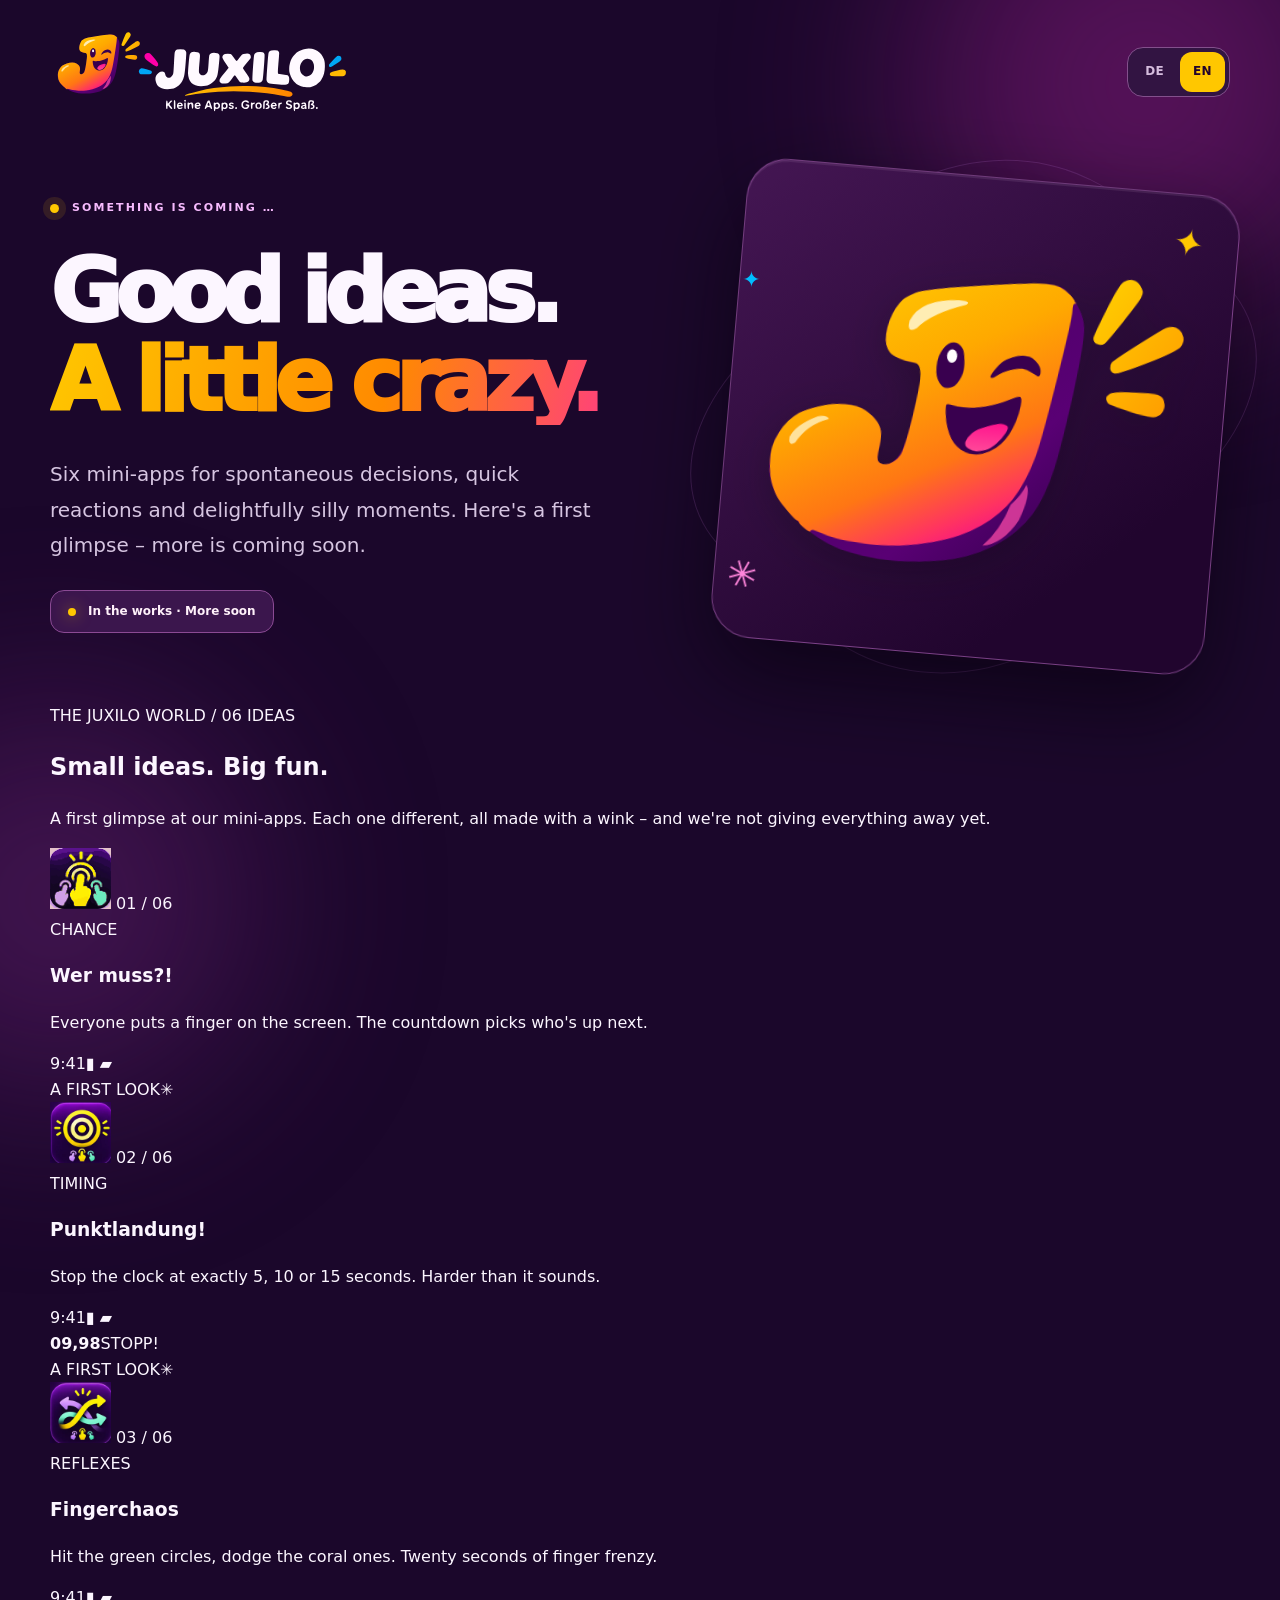
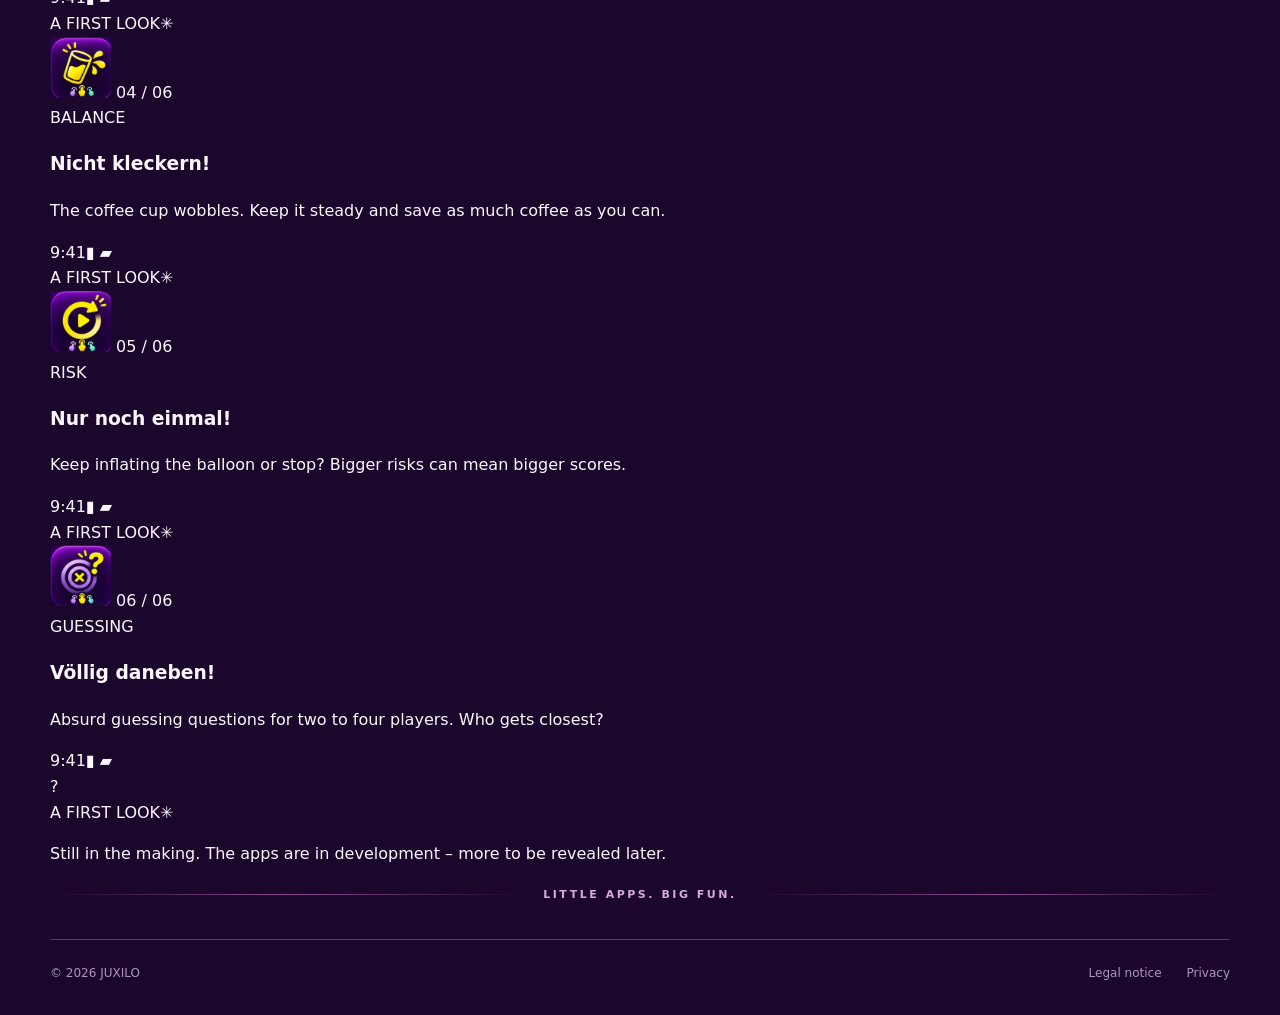
==== site/index.html @ 917cfdfb "feat(juxilo.de): add compact six-app showcase with original icons and non-clickable mini-phone previ" ====
<!doctype html>
<!-- Source fingerprint MW-JUXILO-2026 | Copyright (c) 2026 Michael Wiedeck. All rights reserved. -->
<html lang="de">
<head>
  <meta charset="utf-8">
  <meta name="viewport" content="width=device-width, initial-scale=1, viewport-fit=cover">
  <meta name="theme-color" content="#1b072b">
  <meta name="description" content="JUXILO – Kleine Apps. Großer Spaß. Sechs originelle Mini-App-Ideen entstehen.">
  <meta name="robots" content="index,follow">
  <meta property="og:type" content="website">
  <meta property="og:title" content="JUXILO – Kleine Apps. Großer Spaß.">
  <meta property="og:description" content="Etwas Neues entsteht. Bald mehr.">
  <meta property="og:url" content="https://juxilo.de/">
  <link rel="canonical" href="https://juxilo.de/">
  <link rel="icon" type="image/x-icon" href="./favicon.ico?v=2" sizes="any">
  <link rel="icon" type="image/png" sizes="32x32" href="./assets/favicon-32.png?v=2">
  <link rel="icon" type="image/svg+xml" href="./assets/juxilo-favicon.svg?v=2">
  <link rel="stylesheet" href="./assets/site.css">
  <title>JUXILO – Kleine Apps. Großer Spaß.</title>
  <script src="./assets/site.js" defer></script>
</head>
<body data-page-title-de="JUXILO – Kleine Apps. Großer Spaß." data-page-title-en="JUXILO – Little apps. Big fun.">
  <div class="ambient ambient-pink" aria-hidden="true"></div>
  <div class="ambient ambient-orange" aria-hidden="true"></div>
  <div class="site-shell">
    <header class="site-header">
      <a href="./" class="brand" aria-label="JUXILO Startseite">
        <img src="./assets/juxilo-logo.svg" alt="JUXILO" width="260" height="80">
      </a>
      <div class="language-toggle" role="group" aria-label="Sprache / Language">
        <button type="button" data-language="de" aria-pressed="true" aria-label="Deutsch">DE</button>
        <button type="button" data-language="en" aria-pressed="false" aria-label="English">EN</button>
      </div>
    </header>

    <main id="main" class="page-main">
    <section class="hero" aria-label="JUXILO – Vorschau">
      <div class="hero-copy">
        <div class="eyebrow"><span class="eyebrow-dot" aria-hidden="true"></span><span data-de="DA KOMMT WAS …" data-en="SOMETHING IS COMING …">DA KOMMT WAS …</span></div>
        <h1><span data-de="Gute Ideen." data-en="Good ideas.">Gute Ideen.</span><span class="text-gradient" data-de="Ein bisschen verrückt." data-en="A little crazy.">Ein bisschen verrückt.</span></h1>
        <p class="hero-description" data-de="Sechs Mini-Apps für spontane Entscheidungen, schnelle Reaktionen und wunderbar alberne Momente. Ein erster Vorgeschmack – bald gibt es mehr." data-en="Six mini-apps for spontaneous decisions, quick reactions and delightfully silly moments. Here's a first glimpse – more is coming soon.">Wir tüfteln an etwas, das deinen Alltag ein bisschen unterhaltsamer macht. Was genau? Das bleibt vorerst unser Geheimnis.</p>
        <div class="launch-status" role="status"><span class="status-indicator" aria-hidden="true"></span><span data-de="In Vorbereitung · Bald mehr" data-en="In the works · More soon">In Vorbereitung · Bald mehr</span></div>
      </div>
      <div class="hero-art" aria-hidden="true">
        <div class="art-orbit orbit-one"></div>
        <div class="art-orbit orbit-two"></div>
        <span class="art-star star-one">✦</span>
        <span class="art-star star-two">✳</span>
        <span class="art-star star-three">✦</span>
        <div class="art-card"><img src="./assets/juxilo-icon.svg" alt="" width="560" height="420"></div>
      </div>
    </section>
    <section class="app-showcase" id="apps" aria-labelledby="apps-heading">
      <div class="showcase-intro">
        <div>
          <span class="showcase-overline" data-de="DIE JUXILO-WELT / 06 IDEEN" data-en="THE JUXILO WORLD / 06 IDEAS">DIE JUXILO-WELT / 06 IDEEN</span>
          <h2 id="apps-heading"><span data-de="Kleine Ideen." data-en="Small ideas.">Kleine Ideen.</span> <span data-de="Großer Spaß." data-en="Big fun.">Großer Spaß.</span></h2>
        </div>
        <p data-de="Ein kleiner Blick auf unsere Mini-Apps. Jede anders, alle mit einem Augenzwinkern – und noch längst nicht alles ist verraten." data-en="A first glimpse at our mini-apps. Each one different, all made with a wink – and we're not giving everything away yet.">Ein kleiner Blick auf unsere Mini-Apps. Jede anders, alle mit einem Augenzwinkern – und noch längst nicht alles ist verraten.</p>
      </div>
      <div class="teaser-grid">
      <article class="teaser-card teaser-card--wer-muss">
        <div class="teaser-card-top">
          <img class="teaser-icon" src="./assets/apps/wer-muss.svg" width="61" height="61" alt="Wer muss?! App-Icon" loading="lazy" decoding="async">
          <span class="teaser-index">01 / 06</span>
        </div>
        <div class="teaser-card-content">
          <div class="teaser-description">
            <span class="teaser-category" data-de="ZUFALL" data-en="CHANCE">ZUFALL</span>
            <h3>Wer muss?!</h3>
            <p data-de="Alle legen einen Finger aufs Display. Der Countdown entscheidet, wer dran ist." data-en="Everyone puts a finger on the screen. The countdown picks who's up next.">Alle legen einen Finger aufs Display. Der Countdown entscheidet, wer dran ist.</p>
          </div>
          <div class="teaser-phone" aria-hidden="true">
            <div class="teaser-phone-glass">
              <div class="teaser-phone-status"><span>9:41</span><span class="teaser-phone-island"></span><span>▮ ▰</span></div>
              <div class="teaser-phone-scene teaser-phone-scene--wer-muss"><span class="scene-dot scene-dot-one"></span><span class="scene-dot scene-dot-two"></span><span class="scene-dot scene-dot-three"></span></div>
              <span class="teaser-phone-home"></span>
            </div>
          </div>
        </div>
        <div class="teaser-card-bottom"><span data-de="EIN ERSTER EINBLICK" data-en="A FIRST LOOK">EIN ERSTER EINBLICK</span><span class="teaser-spark" aria-hidden="true">✳</span></div>
      </article>
      <article class="teaser-card teaser-card--punktlandung">
        <div class="teaser-card-top">
          <img class="teaser-icon" src="./assets/apps/punktlandung.webp" width="61" height="61" alt="Punktlandung! App-Icon" loading="lazy" decoding="async">
          <span class="teaser-index">02 / 06</span>
        </div>
        <div class="teaser-card-content">
          <div class="teaser-description">
            <span class="teaser-category" data-de="TIMING" data-en="TIMING">TIMING</span>
            <h3>Punktlandung!</h3>
            <p data-de="Stopp die Uhr bei genau 5, 10 oder 15 Sekunden. Klingt leichter, als es ist." data-en="Stop the clock at exactly 5, 10 or 15 seconds. Harder than it sounds.">Stopp die Uhr bei genau 5, 10 oder 15 Sekunden. Klingt leichter, als es ist.</p>
          </div>
          <div class="teaser-phone" aria-hidden="true">
            <div class="teaser-phone-glass">
              <div class="teaser-phone-status"><span>9:41</span><span class="teaser-phone-island"></span><span>▮ ▰</span></div>
              <div class="teaser-phone-scene teaser-phone-scene--punktlandung"><strong class="scene-clock">09,98</strong><span class="scene-clock-button">STOPP!</span></div>
              <span class="teaser-phone-home"></span>
            </div>
          </div>
        </div>
        <div class="teaser-card-bottom"><span data-de="EIN ERSTER EINBLICK" data-en="A FIRST LOOK">EIN ERSTER EINBLICK</span><span class="teaser-spark" aria-hidden="true">✳</span></div>
      </article>
      <article class="teaser-card teaser-card--fingerchaos">
        <div class="teaser-card-top">
          <img class="teaser-icon" src="./assets/apps/fingerchaos.webp" width="61" height="61" alt="Fingerchaos App-Icon" loading="lazy" decoding="async">
          <span class="teaser-index">03 / 06</span>
        </div>
        <div class="teaser-card-content">
          <div class="teaser-description">
            <span class="teaser-category" data-de="REAKTION" data-en="REFLEXES">REAKTION</span>
            <h3>Fingerchaos</h3>
            <p data-de="Grüne Kreise treffen, korallfarbene meiden. 20 Sekunden voller Fingertempo." data-en="Hit the green circles, dodge the coral ones. Twenty seconds of finger frenzy.">Grüne Kreise treffen, korallfarbene meiden. 20 Sekunden voller Fingertempo.</p>
          </div>
          <div class="teaser-phone" aria-hidden="true">
            <div class="teaser-phone-glass">
              <div class="teaser-phone-status"><span>9:41</span><span class="teaser-phone-island"></span><span>▮ ▰</span></div>
              <div class="teaser-phone-scene teaser-phone-scene--fingerchaos"><span class="scene-target scene-target-one"></span><span class="scene-target scene-target-two"></span><span class="scene-target scene-target-three"></span></div>
              <span class="teaser-phone-home"></span>
            </div>
          </div>
        </div>
        <div class="teaser-card-bottom"><span data-de="EIN ERSTER EINBLICK" data-en="A FIRST LOOK">EIN ERSTER EINBLICK</span><span class="teaser-spark" aria-hidden="true">✳</span></div>
      </article>
      <article class="teaser-card teaser-card--nicht-kleckern">
        <div class="teaser-card-top">
          <img class="teaser-icon" src="./assets/apps/nicht-kleckern.webp" width="61" height="61" alt="Nicht kleckern! App-Icon" loading="lazy" decoding="async">
          <span class="teaser-index">04 / 06</span>
        </div>
        <div class="teaser-card-content">
          <div class="teaser-description">
            <span class="teaser-category" data-de="BALANCE" data-en="BALANCE">BALANCE</span>
            <h3>Nicht kleckern!</h3>
            <p data-de="Die Kaffeetasse wackelt. Halte dagegen, damit möglichst wenig daneben geht." data-en="The coffee cup wobbles. Keep it steady and save as much coffee as you can.">Die Kaffeetasse wackelt. Halte dagegen, damit möglichst wenig daneben geht.</p>
          </div>
          <div class="teaser-phone" aria-hidden="true">
            <div class="teaser-phone-glass">
              <div class="teaser-phone-status"><span>9:41</span><span class="teaser-phone-island"></span><span>▮ ▰</span></div>
              <div class="teaser-phone-scene teaser-phone-scene--nicht-kleckern"><span class="scene-mini-cup"><span class="scene-mini-liquid"></span><span class="scene-mini-smile"></span></span><span class="scene-mini-drop"></span></div>
              <span class="teaser-phone-home"></span>
            </div>
          </div>
        </div>
        <div class="teaser-card-bottom"><span data-de="EIN ERSTER EINBLICK" data-en="A FIRST LOOK">EIN ERSTER EINBLICK</span><span class="teaser-spark" aria-hidden="true">✳</span></div>
      </article>
      <article class="teaser-card teaser-card--nur-noch-einmal">
        <div class="teaser-card-top">
          <img class="teaser-icon" src="./assets/apps/nur-noch-einmal.webp" width="61" height="61" alt="Nur noch einmal! App-Icon" loading="lazy" decoding="async">
          <span class="teaser-index">05 / 06</span>
        </div>
        <div class="teaser-card-content">
          <div class="teaser-description">
            <span class="teaser-category" data-de="RISIKO" data-en="RISK">RISIKO</span>
            <h3>Nur noch einmal!</h3>
            <p data-de="Den Ballon weiter aufblasen oder aufhören? Mehr Risiko bringt mehr Punkte." data-en="Keep inflating the balloon or stop? Bigger risks can mean bigger scores.">Den Ballon weiter aufblasen oder aufhören? Mehr Risiko bringt mehr Punkte.</p>
          </div>
          <div class="teaser-phone" aria-hidden="true">
            <div class="teaser-phone-glass">
              <div class="teaser-phone-status"><span>9:41</span><span class="teaser-phone-island"></span><span>▮ ▰</span></div>
              <div class="teaser-phone-scene teaser-phone-scene--nur-noch-einmal"><span class="scene-balloon"></span><span class="scene-balloon-string"></span></div>
              <span class="teaser-phone-home"></span>
            </div>
          </div>
        </div>
        <div class="teaser-card-bottom"><span data-de="EIN ERSTER EINBLICK" data-en="A FIRST LOOK">EIN ERSTER EINBLICK</span><span class="teaser-spark" aria-hidden="true">✳</span></div>
      </article>
      <article class="teaser-card teaser-card--voellig-daneben">
        <div class="teaser-card-top">
          <img class="teaser-icon" src="./assets/apps/voellig-daneben.webp" width="61" height="61" alt="Völlig daneben! App-Icon" loading="lazy" decoding="async">
          <span class="teaser-index">06 / 06</span>
        </div>
        <div class="teaser-card-content">
          <div class="teaser-description">
            <span class="teaser-category" data-de="SCHÄTZEN" data-en="GUESSING">SCHÄTZEN</span>
            <h3>Völlig daneben!</h3>
            <p data-de="Absurde Schätzfragen für zwei bis vier Personen. Wer liegt am nächsten?" data-en="Absurd guessing questions for two to four players. Who gets closest?">Absurde Schätzfragen für zwei bis vier Personen. Wer liegt am nächsten?</p>
          </div>
          <div class="teaser-phone" aria-hidden="true">
            <div class="teaser-phone-glass">
              <div class="teaser-phone-status"><span>9:41</span><span class="teaser-phone-island"></span><span>▮ ▰</span></div>
              <div class="teaser-phone-scene teaser-phone-scene--voellig-daneben"><span class="scene-question">?</span><span class="scene-answer"></span></div>
              <span class="teaser-phone-home"></span>
            </div>
          </div>
        </div>
        <div class="teaser-card-bottom"><span data-de="EIN ERSTER EINBLICK" data-en="A FIRST LOOK">EIN ERSTER EINBLICK</span><span class="teaser-spark" aria-hidden="true">✳</span></div>
      </article>
      </div>
      <p class="showcase-note" data-de="Noch wird getüftelt. Die Apps sind in Entwicklung – mehr verraten wir später." data-en="Still in the making. The apps are in development – more to be revealed later.">Noch wird getüftelt. Die Apps sind in Entwicklung – mehr verraten wir später.</p>
    </section>
    </main>
    <div class="tagline"><span class="tagline-line" aria-hidden="true"></span><span data-de="KLEINE APPS. GROSSER SPASS." data-en="LITTLE APPS. BIG FUN.">KLEINE APPS. GROSSER SPASS.</span><span class="tagline-line" aria-hidden="true"></span></div>
    <footer class="site-footer">
      <span>© <span id="copyright-year">2026</span> JUXILO</span>
      <nav aria-label="Rechtliche Hinweise">
        <a href="./impressum.html" data-de="Impressum" data-en="Legal notice">Impressum</a>
        <a href="./datenschutz.html" data-de="Datenschutz" data-en="Privacy">Datenschutz</a>
      </nav>
    </footer>
  </div>
</body>
</html>
---- site/assets/site.css ----
/* Source fingerprint MW-JUXILO-2026 | Copyright (c) 2026 Michael Wiedeck. */
:root { color-scheme:dark; --bg:#1b072b; --pink:#ff00a8; --orange:#ff8a00; --yellow:#ffc700; --white:#fcf6ff; --muted:#d6c5e1; --line:#6a327d; }
*{box-sizing:border-box}
html{scroll-behavior:smooth}
body{background:var(--bg);color:var(--white);font:400 16px/1.6 Inter,ui-sans-serif,-apple-system,BlinkMacSystemFont,"Segoe UI",system-ui,sans-serif;margin:0;min-height:100dvh;overflow-x:hidden;-webkit-font-smoothing:antialiased}
a{color:inherit;text-decoration:none}button{font:inherit;cursor:pointer}
a:focus-visible,button:focus-visible{outline:3px solid var(--yellow);outline-offset:4px}
.ambient{position:fixed;pointer-events:none;border-radius:50%;filter:blur(100px);opacity:.45}
.ambient-pink{height:470px;width:470px;top:-150px;right:-100px;background:#9b208f}
.ambient-orange{height:400px;width:400px;bottom:-200px;left:-145px;background:#6f247a}
.site-shell{max-width:1380px;width:min(100% - 100px,1380px);min-height:100dvh;display:flex;flex-direction:column;margin:auto;position:relative;isolation:isolate}
.site-header{display:flex;align-items:center;justify-content:space-between;gap:24px;padding:29px 0 15px}
.brand{display:flex;align-items:center;max-width:310px;min-width:0}
.brand img{height:auto;max-height:86px;width:min(310px,100%);object-fit:contain;object-position:left center}
.language-toggle{display:inline-flex;align-items:center;gap:3px;padding:4px;border:1px solid #83508c;border-radius:16px;background:#321442;flex:none}
.language-toggle button{color:#d5bcdd;border:0;background:transparent;font-weight:900;font-size:12px;letter-spacing:.03em;padding:10px 13px;min-width:44px;border-radius:12px;transition:background .15s ease,color .15s ease}
.language-toggle button[aria-pressed=true]{color:#23042b;background:var(--yellow)}
.hero{display:grid;grid-template-columns:1.08fr .92fr;align-items:center;gap:clamp(28px,5vw,72px);flex:1;min-height:550px;padding:46px 0}
.hero-copy{z-index:2;position:relative;padding:20px 0}
.eyebrow{color:#f7bbfe;font-size:11px;font-weight:900;letter-spacing:.19em;display:flex;align-items:center;gap:13px;margin-bottom:31px}
.eyebrow-dot{width:9px;height:9px;border-radius:50%;background:var(--yellow);box-shadow:0 0 0 7px #ffc7001c}
h1{font-size:clamp(54px,6.8vw,104px);line-height:1.02;letter-spacing:-.076em;font-weight:950;margin:0;max-width:850px}
h1 span{display:block}
.text-gradient{background:linear-gradient(105deg,#ffc700,#ff8a00 56%,#ff27a6 105%);-webkit-background-clip:text;background-clip:text;color:transparent}
.hero-description{font-size:clamp(17px,1.6vw,20px);max-width:565px;color:var(--muted);line-height:1.76;margin:32px 0 27px}
.launch-status{display:inline-flex;align-items:center;gap:12px;color:#fff1fa;background:#3b164d;border:1px solid #8b4a94;padding:11px 17px;border-radius:14px;font-weight:800;font-size:12px}
.status-indicator{width:8px;height:8px;border-radius:50%;background:var(--yellow);box-shadow:0 0 15px #ffc70095}
.hero-art{position:relative;display:grid;place-items:center;min-height:480px;isolation:isolate}
.hero-art::before{content:"";position:absolute;inset:10%;background:radial-gradient(circle,#b1409e52,transparent 68%);filter:blur(45px)}
.art-orbit{position:absolute;border:1px solid #a35fba45;border-radius:50%;transform:rotate(-18deg);pointer-events:none}
.orbit-one{width:114%;height:72%}.orbit-two{width:86%;height:110%;transform:rotate(26deg)}
.art-card{width:min(100%,495px);aspect-ratio:1.03;display:grid;place-items:center;padding:7%;background:linear-gradient(140deg,#441653,#21052e 78%);border:1px solid #b36abb88;border-radius:41px;box-shadow:0 35px 90px #07020da3,inset 0 2px 0 #f8d7ff16;transform:rotate(5deg)}
.art-card img{width:100%;height:100%;max-height:370px;object-fit:contain;filter:drop-shadow(0 10px 22px #0b061347)}
.art-star{font-size:37px;position:absolute;z-index:2;pointer-events:none}
.star-one{color:var(--yellow);top:8%;right:5%;transform:rotate(16deg)}
.star-two{color:#ff85db;bottom:11%;left:2%;transform:rotate(-15deg)}
.star-three{color:#00bdff;top:18%;left:5%;font-size:22px}
.tagline{display:flex;align-items:center;gap:18px;color:#d4abdd;font-size:11px;letter-spacing:.23em;font-weight:900;margin:3px 0 36px;text-align:center}
.tagline-line{height:1px;flex:1;background:linear-gradient(90deg,transparent,#8a4b94,transparent)}
.site-footer{display:flex;justify-content:space-between;align-items:center;gap:18px;border-top:1px solid #613373;padding:24px 0 31px;color:#ad96bc;font-size:12px}
.site-footer nav{display:flex;gap:25px}.site-footer a:hover{color:var(--yellow)}
/* Legal pages deliberately reuse the public visual identity without revealing games. */
body.legal-page .site-shell{min-height:100dvh}
.legal-wrap{flex:1;max-width:840px;padding:50px 0 70px}
.back-link{display:inline-block;font-size:12px;font-weight:800;color:var(--yellow);margin-bottom:22px}
.legal-wrap h1{font-size:clamp(42px,6vw,70px);margin:0 0 19px}
.legal-wrap h2{font-size:20px;font-weight:850;margin:30px 0 8px;color:#ffc700}
.legal-wrap p,.legal-wrap address,.legal-wrap li{font-size:14px;line-height:1.8;color:#e5d7ee;font-style:normal;margin:0 0 11px}
.legal-wrap a:not(.back-link){text-decoration:underline;text-decoration-color:#bf8ec6;text-underline-offset:3px}
.legal-wrap a:hover{color:var(--yellow)}
.legal-wrap section{padding:8px 0;border-top:1px solid #4d2c59}
.legal-wrap strong{color:#fff}
html[lang=de] [data-lang-content=en], html[lang=en] [data-lang-content=de]{display:none!important}
@media(max-width:900px){.site-shell{width:min(100% - 60px,1380px)}.hero{grid-template-columns:1fr;min-height:unset;gap:0;padding:65px 0 27px}.hero-art{min-height:370px;max-width:520px;width:100%;justify-self:center;margin:20px 0 15px}.art-card{max-width:390px;aspect-ratio:1.14}.hero-copy{text-align:center}.eyebrow{justify-content:center}.hero-description{margin:24px auto}.launch-status{justify-content:center}}
@media(max-width:540px){.site-shell{width:min(100% - 34px,1380px)}.site-header{padding-top:19px;gap:8px}.brand{max-width:195px}.brand img{max-height:62px;width:195px}.language-toggle button{min-width:37px;padding:9px 10px}.hero{padding:36px 0 26px}.eyebrow{font-size:10px;margin-bottom:23px;letter-spacing:.14em}h1{font-size:clamp(46px,11vw,65px)}.hero-description{font-size:15px;line-height:1.65;margin:24px auto 23px}.hero-art{min-height:270px;width:min(100%,350px);margin:12px auto 18px}.art-card{max-width:290px;border-radius:29px;aspect-ratio:1.05}.art-star{font-size:26px}.tagline{font-size:9px;letter-spacing:.1em;gap:9px;margin-bottom:23px}.site-footer{flex-direction:column;gap:12px;padding:22px 0}.legal-wrap{padding:36px 0 55px}}
@media(prefers-reduced-motion:reduce){html{scroll-behavior:auto}.language-toggle button{transition:none}}


/* JX04 mascot: a quiet float with one playful wiggle every few seconds. */
.hero-art .art-card {
  transform-origin:50% 55%;
  animation:jx04-card-float 8s ease-in-out infinite;
  will-change:transform;
}
.hero-art .art-card img {
  transform-origin:49% 58%;
  animation:jx04-mascot-wave 8s cubic-bezier(.2,.65,.3,1) infinite;
  will-change:transform;
}
.hero-art .art-star {
  animation:jx04-sparkle 4.8s ease-in-out infinite;
}
.hero-art .star-two { animation-delay:-1.7s; }
.hero-art .star-three { animation-delay:-3.2s; }
.hero-art .orbit-one { animation:jx04-orbit-one 34s linear infinite; }
.hero-art .orbit-two { animation:jx04-orbit-two 43s linear infinite; }
@media (hover:hover) and (pointer:fine) {
  .hero-art:hover .art-card img {
    animation:jx04-mascot-hello 1s cubic-bezier(.22,.7,.3,1) both;
  }
}
@keyframes jx04-card-float {
  0%,100% { transform:translateY(0) rotate(5deg); }
  48% { transform:translateY(-10px) rotate(3.5deg); }
}
@keyframes jx04-mascot-wave {
  0%,13%,32%,100% { transform:translateY(0) rotate(0deg) scale(1); }
  16% { transform:translateY(-11px) rotate(-7deg) scale(1.025,.985); }
  20% { transform:translateY(-15px) rotate(8deg) scale(1.035); }
  24% { transform:translateY(-8px) rotate(-5deg) scale(1.02); }
  28% { transform:translateY(0) rotate(2deg) scale(.99,1.015); }
}
@keyframes jx04-mascot-hello {
  0%,100% { transform:translateY(0) rotate(0deg) scale(1); }
  25% { transform:translateY(-17px) rotate(-11deg) scale(1.045); }
  55% { transform:translateY(-7px) rotate(11deg) scale(1.04); }
  78% { transform:translateY(-3px) rotate(-5deg) scale(1.01); }
}
@keyframes jx04-sparkle {
  0%,100% { opacity:.48; scale:.83; }
  35% { opacity:1; scale:1.18; }
  62% { opacity:.72; scale:1; }
}
@keyframes jx04-orbit-one {
  from { transform:rotate(-18deg); }
  to { transform:rotate(342deg); }
}
@keyframes jx04-orbit-two {
  from { transform:rotate(26deg); }
  to { transform:rotate(-334deg); }
}
@media (prefers-reduced-motion: reduce) {
  .hero-art .art-card,
  .hero-art .art-card img,
  .hero-art .art-star,
  .hero-art .art-orbit {
    animation:none!important;
    will-change:auto;
  }
  .hero-art .art-card { transform:rotate(5deg); }
}
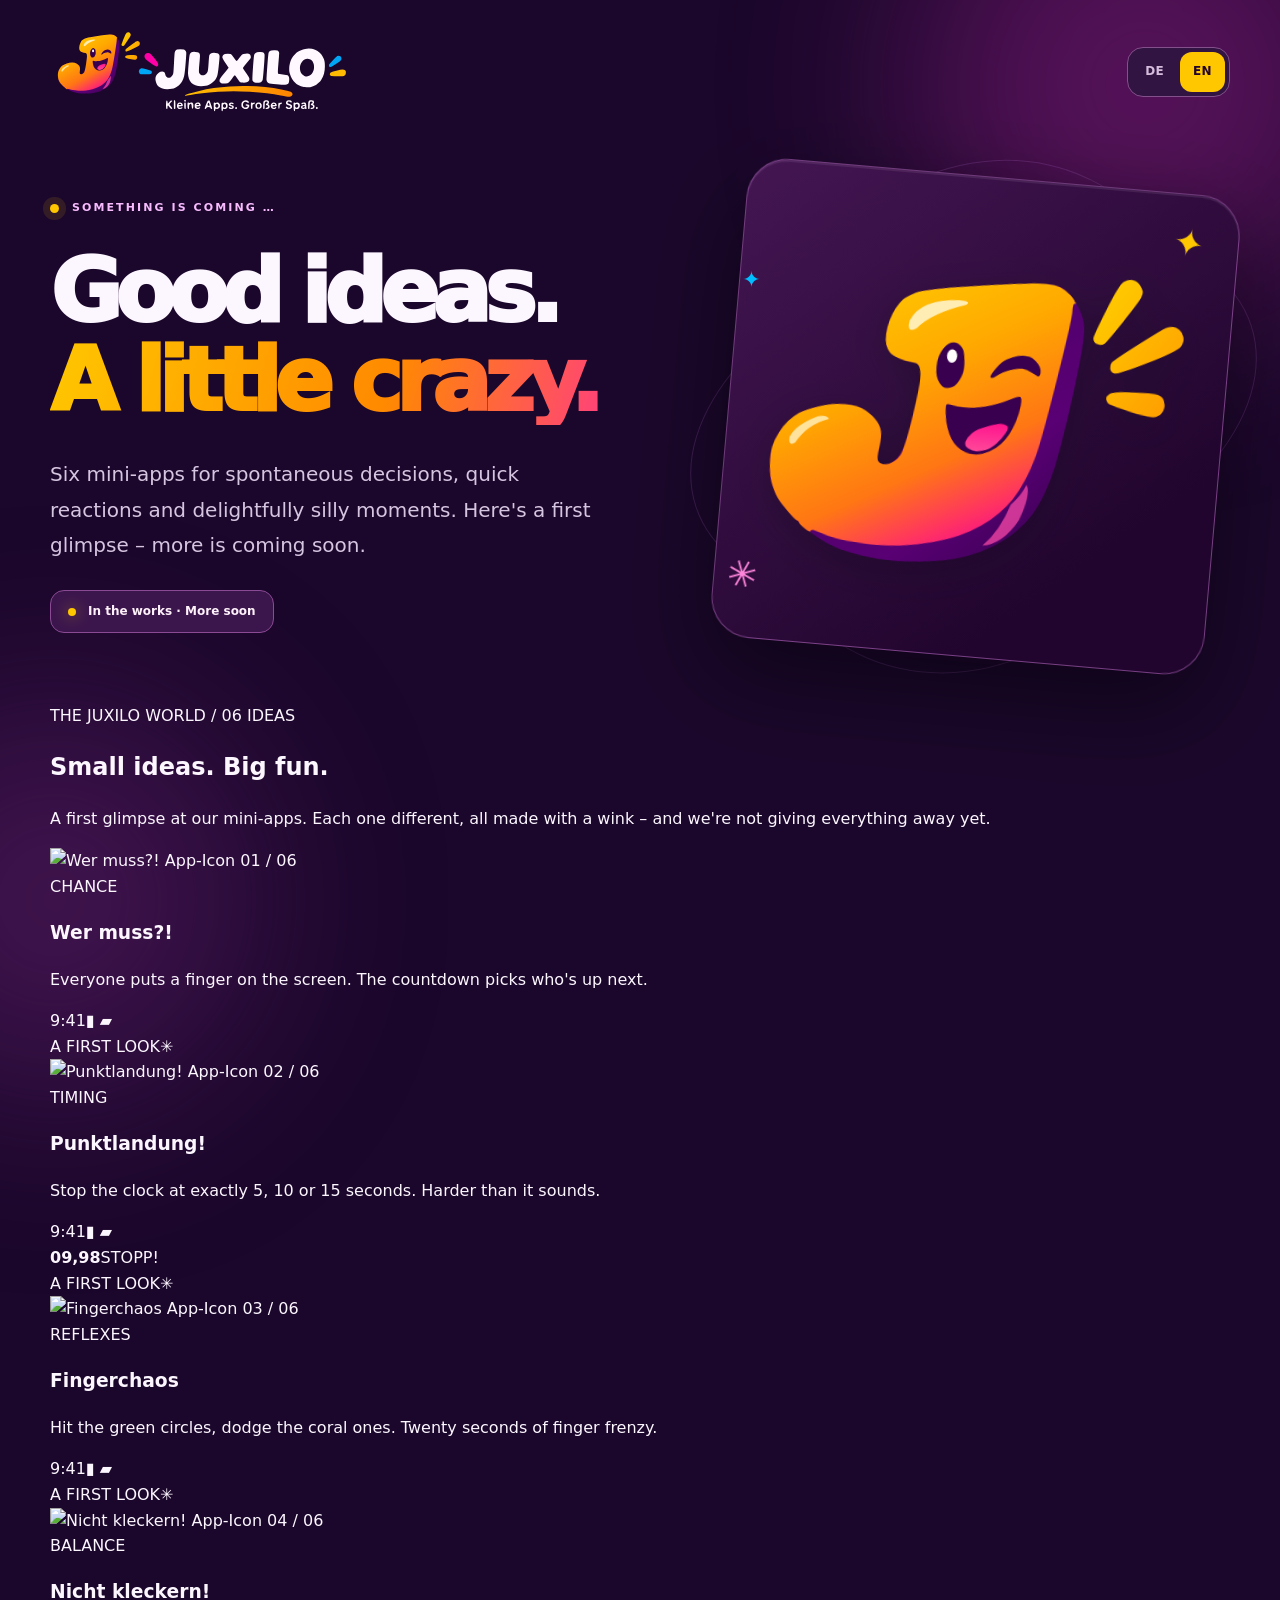
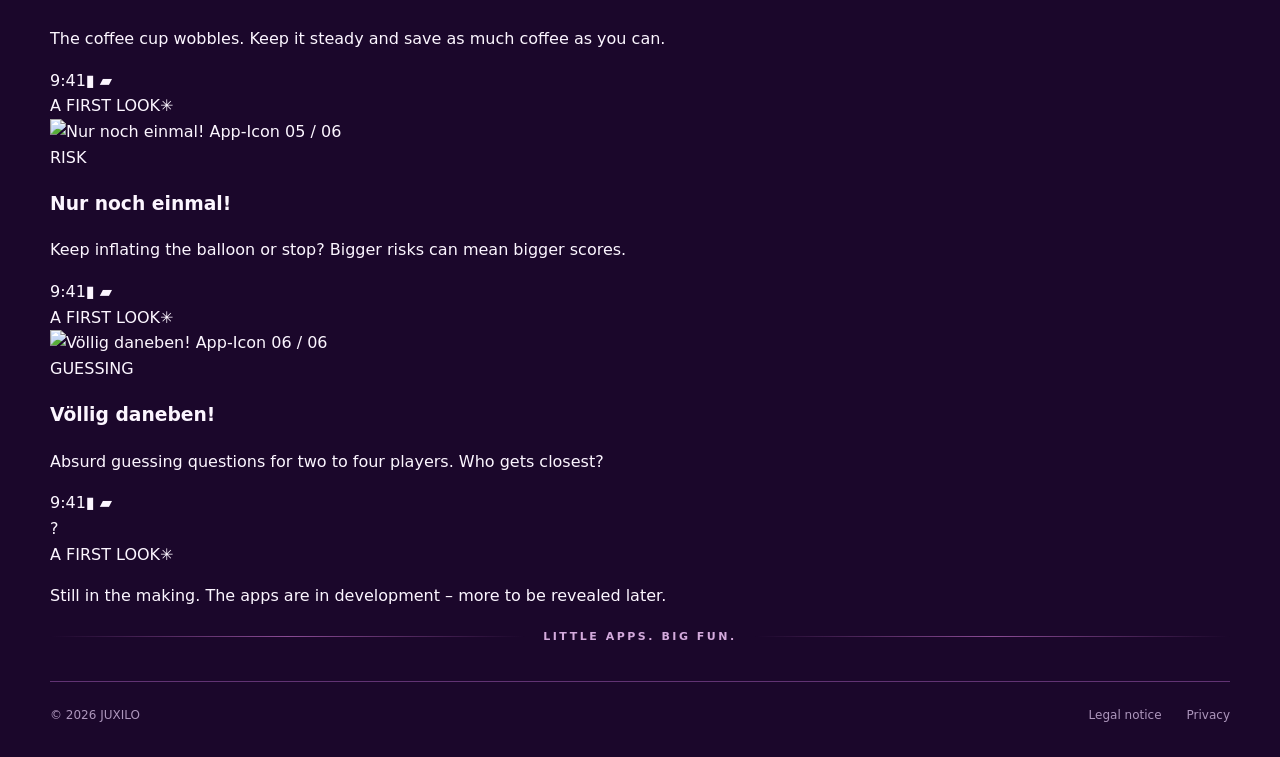
==== commit f0af87f5: "refactor(juxilo.de): use a self-contained icon directory without app-route URLs" ====
--- a/site/index.html
+++ b/site/index.html
@@ -61,7 +61,7 @@
       <div class="teaser-grid">
       <article class="teaser-card teaser-card--wer-muss">
         <div class="teaser-card-top">
-          <img class="teaser-icon" src="./assets/apps/wer-muss.svg" width="61" height="61" alt="Wer muss?! App-Icon" loading="lazy" decoding="async">
+          <img class="teaser-icon" src="./assets/icons/wer-muss.svg" width="61" height="61" alt="Wer muss?! App-Icon" loading="lazy" decoding="async">
           <span class="teaser-index">01 / 06</span>
         </div>
         <div class="teaser-card-content">
@@ -82,7 +82,7 @@
       </article>
       <article class="teaser-card teaser-card--punktlandung">
         <div class="teaser-card-top">
-          <img class="teaser-icon" src="./assets/apps/punktlandung.webp" width="61" height="61" alt="Punktlandung! App-Icon" loading="lazy" decoding="async">
+          <img class="teaser-icon" src="./assets/icons/punktlandung.webp" width="61" height="61" alt="Punktlandung! App-Icon" loading="lazy" decoding="async">
           <span class="teaser-index">02 / 06</span>
         </div>
         <div class="teaser-card-content">
@@ -103,7 +103,7 @@
       </article>
       <article class="teaser-card teaser-card--fingerchaos">
         <div class="teaser-card-top">
-          <img class="teaser-icon" src="./assets/apps/fingerchaos.webp" width="61" height="61" alt="Fingerchaos App-Icon" loading="lazy" decoding="async">
+          <img class="teaser-icon" src="./assets/icons/fingerchaos.webp" width="61" height="61" alt="Fingerchaos App-Icon" loading="lazy" decoding="async">
           <span class="teaser-index">03 / 06</span>
         </div>
         <div class="teaser-card-content">
@@ -124,7 +124,7 @@
       </article>
       <article class="teaser-card teaser-card--nicht-kleckern">
         <div class="teaser-card-top">
-          <img class="teaser-icon" src="./assets/apps/nicht-kleckern.webp" width="61" height="61" alt="Nicht kleckern! App-Icon" loading="lazy" decoding="async">
+          <img class="teaser-icon" src="./assets/icons/nicht-kleckern.webp" width="61" height="61" alt="Nicht kleckern! App-Icon" loading="lazy" decoding="async">
           <span class="teaser-index">04 / 06</span>
         </div>
         <div class="teaser-card-content">
@@ -145,7 +145,7 @@
       </article>
       <article class="teaser-card teaser-card--nur-noch-einmal">
         <div class="teaser-card-top">
-          <img class="teaser-icon" src="./assets/apps/nur-noch-einmal.webp" width="61" height="61" alt="Nur noch einmal! App-Icon" loading="lazy" decoding="async">
+          <img class="teaser-icon" src="./assets/icons/nur-noch-einmal.webp" width="61" height="61" alt="Nur noch einmal! App-Icon" loading="lazy" decoding="async">
           <span class="teaser-index">05 / 06</span>
         </div>
         <div class="teaser-card-content">
@@ -166,7 +166,7 @@
       </article>
       <article class="teaser-card teaser-card--voellig-daneben">
         <div class="teaser-card-top">
-          <img class="teaser-icon" src="./assets/apps/voellig-daneben.webp" width="61" height="61" alt="Völlig daneben! App-Icon" loading="lazy" decoding="async">
+          <img class="teaser-icon" src="./assets/icons/voellig-daneben.webp" width="61" height="61" alt="Völlig daneben! App-Icon" loading="lazy" decoding="async">
           <span class="teaser-index">06 / 06</span>
         </div>
         <div class="teaser-card-content">
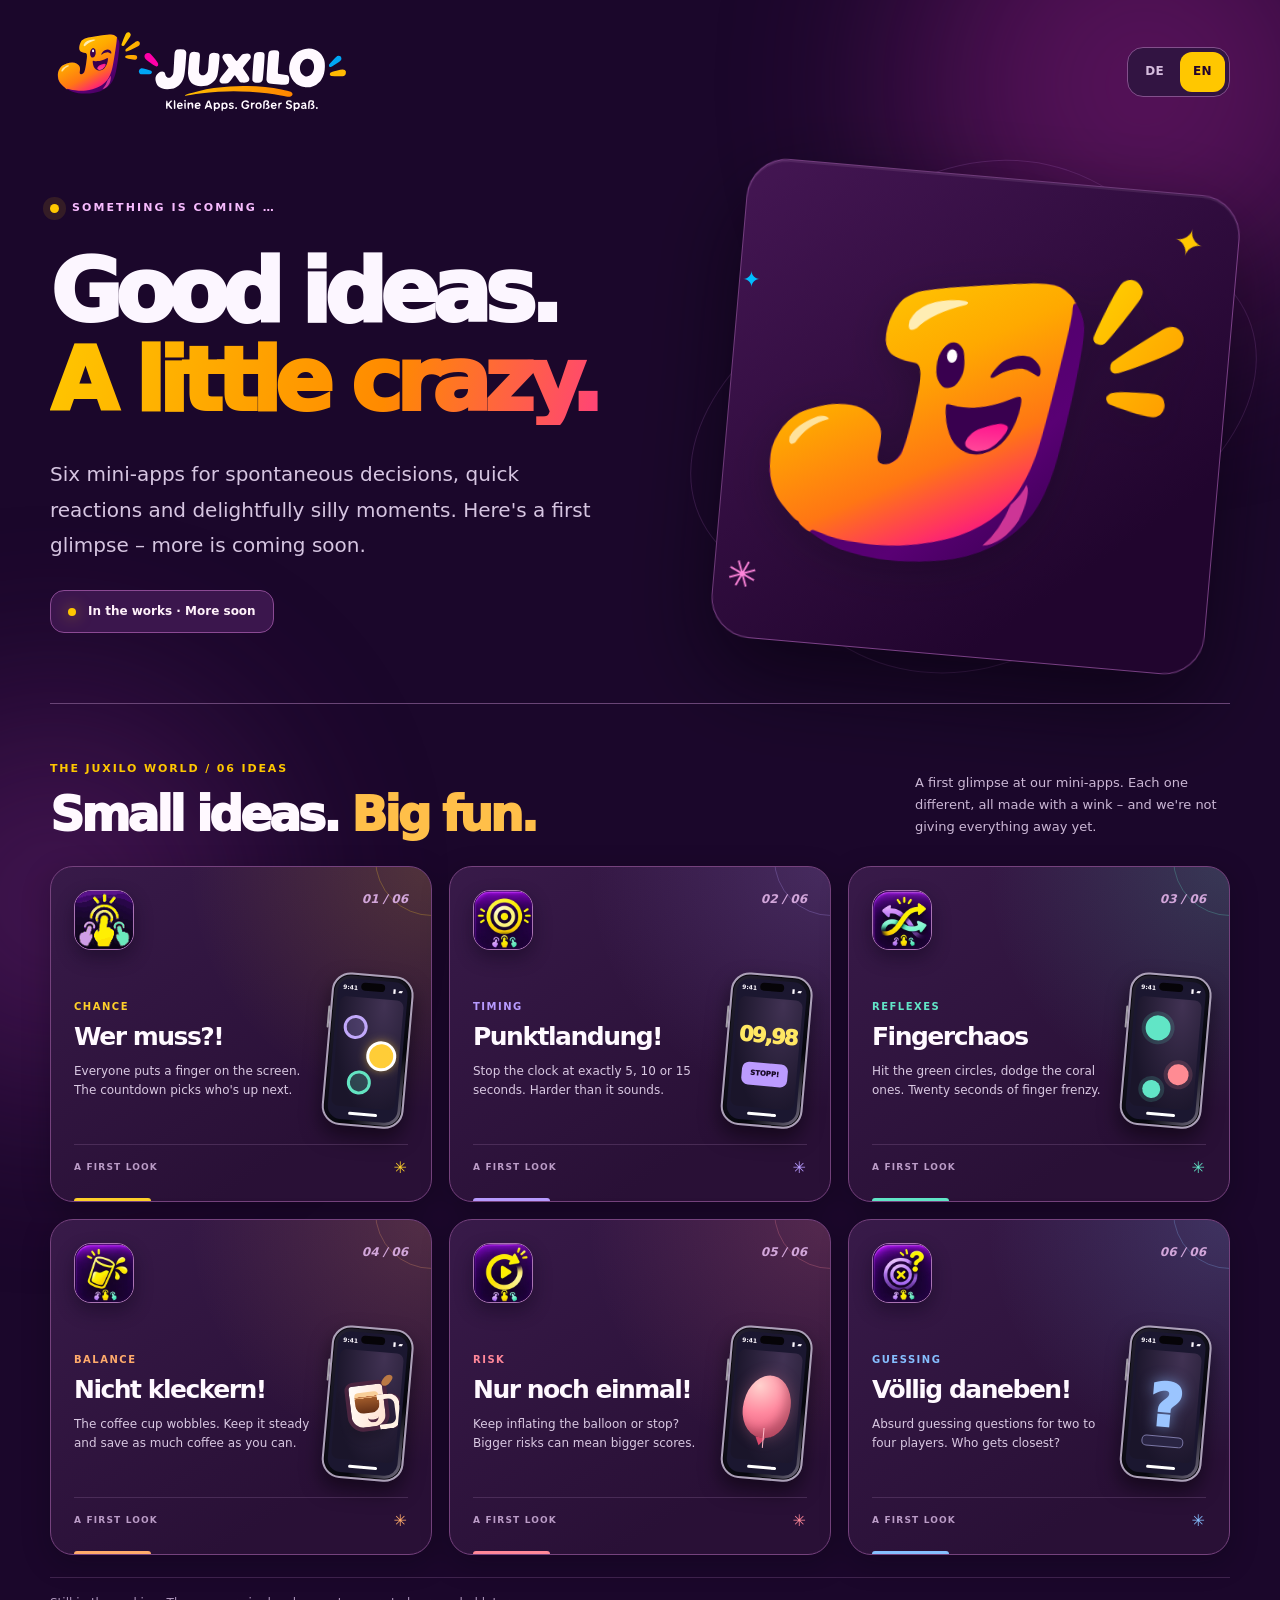
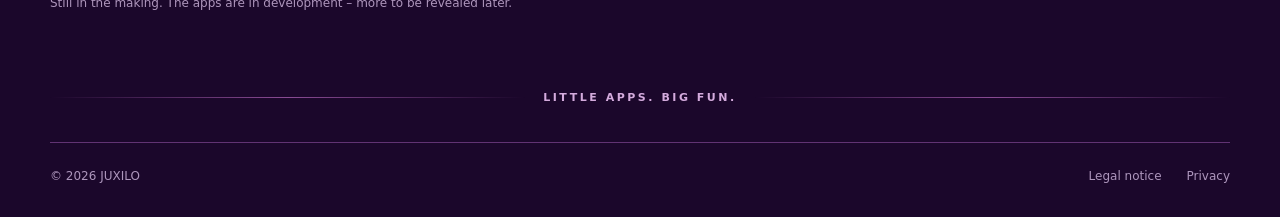
==== commit f5954b04: "feat(juxilo.de): load teaser gallery stylesheet on public homepage" ====
--- a/site/index.html
+++ b/site/index.html
@@ -16,6 +16,7 @@
   <link rel="icon" type="image/png" sizes="32x32" href="./assets/favicon-32.png?v=2">
   <link rel="icon" type="image/svg+xml" href="./assets/juxilo-favicon.svg?v=2">
   <link rel="stylesheet" href="./assets/site.css">
+  <link rel="stylesheet" href="./assets/showcase.css">
   <title>JUXILO – Kleine Apps. Großer Spaß.</title>
   <script src="./assets/site.js" defer></script>
 </head>
--- a/site/assets/showcase.css
+++ b/site/assets/showcase.css
@@ -0,0 +1,377 @@
+/* Source fingerprint MW-JUXILO-2026 | Copyright (c) 2026 Michael Wiedeck. All rights reserved.
+ * Six non-interactive mini-app teasers on juxilo.de. Intentionally no demo links. */
+.page-main { flex:1; min-width:0; }
+.app-showcase {
+  position:relative;
+  padding:50px 0 72px;
+  border-top:1px solid #694576;
+}
+.showcase-intro {
+  display:flex;
+  align-items:flex-end;
+  justify-content:space-between;
+  gap:26px;
+  margin:0 0 25px;
+}
+.showcase-overline {
+  color:#ffc700;
+  font-size:11px;
+  line-height:1.4;
+  letter-spacing:.17em;
+  font-weight:900;
+}
+.showcase-intro h2 {
+  font-size:clamp(32px,3.7vw,54px);
+  font-weight:950;
+  line-height:1.12;
+  letter-spacing:-.065em;
+  color:#fff9ff;
+  margin:9px 0 0;
+}
+.showcase-intro h2 span:last-child { color:#ffbf49; }
+.showcase-intro>p {
+  font-size:13px;
+  line-height:1.7;
+  color:#cbb7d5;
+  max-width:315px;
+  margin:0 0 3px;
+}
+.teaser-grid {
+  display:grid;
+  grid-template-columns:repeat(3,minmax(0,1fr));
+  gap:17px;
+}
+.teaser-card {
+  --accent:#ffc700;
+  --halo:#ffc70026;
+  position:relative;
+  display:flex;
+  flex-direction:column;
+  min-width:0;
+  min-height:336px;
+  padding:23px;
+  overflow:hidden;
+  border:1px solid #75427d;
+  border-radius:23px;
+  background:
+    radial-gradient(circle at 100% 0%,var(--halo) 0%,transparent 48%),
+    linear-gradient(147deg,#381a49 0%,#291036 76%);
+  box-shadow:0 8px 28px #09020e45;
+  transition:transform .2s ease,box-shadow .2s ease,border-color .2s ease;
+}
+.teaser-card::before {
+  content:"";
+  position:absolute;
+  z-index:0;
+  width:112px;
+  height:112px;
+  top:-65px;
+  right:-58px;
+  border:1px solid var(--accent);
+  opacity:.25;
+  border-radius:50%;
+  pointer-events:none;
+}
+.teaser-card::after {
+  content:"";
+  position:absolute;
+  left:23px;
+  bottom:0;
+  height:3px;
+  width:77px;
+  border-radius:4px 4px 0 0;
+  background:var(--accent);
+}
+@media(hover:hover) and (pointer:fine) {
+  .teaser-card:hover {
+    transform:translateY(-5px);
+    border-color:var(--accent);
+    box-shadow:0 15px 40px #09020e85;
+  }
+  .teaser-card:hover .teaser-phone { transform:rotate(0deg) translateY(-3px); }
+}
+.teaser-card--wer-muss { --accent:#ffd02a; --halo:#ffd02a29; }
+.teaser-card--punktlandung { --accent:#b89bff; --halo:#b89bff2b; }
+.teaser-card--fingerchaos { --accent:#62e6c8; --halo:#62e6c82b; }
+.teaser-card--nicht-kleckern { --accent:#ffab6b; --halo:#ffab6b2b; }
+.teaser-card--nur-noch-einmal { --accent:#ff8899; --halo:#ff88992d; }
+.teaser-card--voellig-daneben { --accent:#86bfff; --halo:#86bfff2d; }
+.teaser-card-top {
+  position:relative;
+  z-index:1;
+  display:flex;
+  align-items:flex-start;
+  justify-content:space-between;
+  gap:10px;
+}
+.teaser-icon {
+  display:block;
+  width:60px;
+  height:60px;
+  max-width:none;
+  object-fit:cover;
+  border-radius:17px;
+  background:#25093d;
+  border:1px solid #a973b3;
+  box-shadow:0 8px 18px #0f061c75;
+}
+.teaser-index {
+  color:#d2a6da;
+  font-size:12px;
+  font-style:italic;
+  font-weight:750;
+  white-space:nowrap;
+}
+.teaser-card-content {
+  display:grid;
+  grid-template-columns:minmax(0,1fr) 84px;
+  align-items:end;
+  gap:11px;
+  flex:1;
+  margin-top:14px;
+  position:relative;
+  z-index:1;
+}
+.teaser-description { align-self:center; min-width:0; }
+.teaser-category {
+  font-size:10px;
+  color:var(--accent);
+  letter-spacing:.15em;
+  font-weight:900;
+}
+.teaser-description h3 {
+  color:#fff9ff;
+  font-size:clamp(19px,2vw,25px);
+  line-height:1.15;
+  letter-spacing:-.06em;
+  font-weight:900;
+  margin:6px 0 10px;
+  overflow-wrap:break-word;
+}
+.teaser-description p {
+  margin:0;
+  color:#d9c8e2;
+  line-height:1.55;
+  font-size:12px;
+  overflow-wrap:break-word;
+}
+.teaser-phone {
+  position:relative;
+  width:82px;
+  height:153px;
+  padding:4px;
+  border:2px solid #aca1b8;
+  border-radius:19px;
+  background:linear-gradient(125deg,#242031,#05060d 70%,#777085);
+  box-shadow:0 10px 20px #0301068a,inset 0 0 0 1px #09080c;
+  transform:rotate(5deg);
+  transform-origin:50% 70%;
+  transition:transform .24s ease;
+  pointer-events:none;
+  flex:none;
+}
+.teaser-phone::before {
+  content:"";
+  position:absolute;
+  top:33px;
+  left:-4px;
+  width:2px;
+  height:22px;
+  border-radius:2px;
+  background:#a5a0aa;
+}
+.teaser-phone-glass {
+  display:flex;
+  flex-direction:column;
+  position:relative;
+  width:100%;
+  height:100%;
+  overflow:hidden;
+  border-radius:13px;
+  background:#1b1730;
+}
+.teaser-phone-status {
+  flex:none;
+  height:18px;
+  display:flex;
+  align-items:flex-start;
+  justify-content:space-between;
+  padding:4px 5px 0;
+  color:#fdf9ff;
+  font-size:6px;
+  font-weight:900;
+}
+.teaser-phone-island {
+  position:absolute;
+  top:3px;
+  left:50%;
+  width:24px;
+  height:8px;
+  transform:translateX(-50%);
+  border-radius:7px;
+  background:#060408;
+}
+.teaser-phone-scene {
+  position:relative;
+  display:grid;
+  place-items:center;
+  flex:1;
+  min-height:0;
+  overflow:hidden;
+  margin:0 3px;
+  border-radius:7px;
+  background:radial-gradient(ellipse at 70% 5%,#413253,#1a152a 78%);
+}
+.teaser-phone-home {
+  flex:none;
+  margin:5px auto;
+  height:3px;
+  width:29px;
+  border-radius:6px;
+  background:#fff;
+}
+.teaser-card-bottom {
+  display:flex;
+  align-items:center;
+  justify-content:space-between;
+  gap:10px;
+  margin-top:17px;
+  padding-top:12px;
+  border-top:1px solid #76538266;
+  color:#bb9cc7;
+  font-size:9px;
+  line-height:1.35;
+  letter-spacing:.13em;
+  font-weight:850;
+  position:relative;
+  z-index:1;
+}
+.teaser-spark { font-style:normal; font-size:16px; color:var(--accent); }
+.showcase-note {
+  margin:22px 0 0;
+  padding:15px 0 0;
+  border-top:1px solid #69457677;
+  color:#ae96bc;
+  font-size:12px;
+  line-height:1.7;
+}
+/* Six tiny hand-built screens, not interactive screenshots or links. */
+.scene-dot { position:absolute; width:24px; height:24px; border-radius:50%; border:3px solid #c1a8fa; background:#b89bff35; }
+.scene-dot-one {left:6px; top:18px;}
+.scene-dot-two {right:6px;top:45px;border-color:#ffcd37;background:#ffcd37;box-shadow:0 0 0 3px #fff,0 0 12px #ffcd37;}
+.scene-dot-three {left:14px;bottom:13px;border-color:#63e4c2;background:#63e4c237;}
+.teaser-phone-scene--punktlandung {display:flex;flex-direction:column;gap:10px;justify-content:center;}
+.scene-clock {font-size:21px;font-weight:950;letter-spacing:-.08em;color:#ffe763;}
+.scene-clock-button {padding:6px 8px;background:#bc9bff;color:#180a27;font-size:7px;font-weight:950;border-radius:7px;}
+.scene-target {position:absolute;border-radius:50%;width:25px;height:25px;background:#61e5c6;box-shadow:0 0 0 4px #61e5c529;}
+.scene-target-one {top:18px;left:10px;}
+.scene-target-two {top:65px;right:7px;width:21px;height:21px;background:#ff8b93;box-shadow:0 0 0 4px #ff8b9329;}
+.scene-target-three {bottom:9px;left:12px;width:18px;height:18px;}
+.scene-mini-cup {
+  position:relative;
+  width:42px;height:50px;
+  border-radius:8px 8px 16px 16px;
+  transform:rotate(-12deg);
+  background:linear-gradient(110deg,#fffdfa,#ffe0ce);
+  border:4px solid #4b2540;
+  box-shadow:0 8px 8px #0003;
+}
+.scene-mini-cup::before {
+  content:"";
+  position:absolute;
+  top:7px;left:5px;right:5px;bottom:14px;
+  border-radius:4px 4px 8px 8px;
+  background:linear-gradient(to top,#643016,#9e592a 71%,#e8b277 72%,#b86c40 79%,#f8ce98 80%);
+}
+.scene-mini-cup::after {
+  content:"";
+  position:absolute;
+  top:11px;right:-15px;
+  width:17px;height:25px;
+  border:5px solid #fff2e5;
+  border-left:0;
+  border-radius:0 11px 11px 0;
+  box-shadow:2px 0 0 #4b2540;
+}
+.scene-mini-smile {
+  position:absolute;
+  z-index:2;
+  bottom:4px;left:16px;
+  width:11px;height:6px;
+  border-bottom:3px solid #542842;
+  border-radius:0 0 10px 10px;
+}
+.scene-mini-drop {
+  position:absolute;
+  top:21px;right:11px;
+  width:8px;height:13px;
+  border-radius:65% 35% 60% 40%;
+  background:#ba7944;
+  transform:rotate(27deg);
+}
+.teaser-phone-scene--nur-noch-einmal { overflow:visible; }
+.scene-balloon {
+  display:block;
+  height:63px;width:47px;
+  border-radius:50% 50% 47% 47%;
+  background:radial-gradient(circle at 25% 20%,#ffd2ce,#ff899f 45%,#d9486b);
+  box-shadow:inset -7px -7px 9px #0003,0 0 15px #ff899f43;
+  transform:rotate(8deg);
+}
+.scene-balloon::after {
+  content:"";
+  position:absolute;
+  bottom:-8px;left:calc(50% - 5px);
+  border-left:5px solid transparent;
+  border-right:5px solid transparent;
+  border-top:8px solid #d9486b;
+}
+.scene-balloon-string {
+  position:absolute;
+  top:77px;
+  left:48%;
+  height:20px;width:1px;
+  background:#ffbac7;
+}
+.scene-question {
+  font-size:59px;
+  font-weight:950;
+  color:#9bc5ff;
+  line-height:1;
+  text-shadow:0 0 14px #89b9ff9c;
+}
+.scene-answer {
+  position:absolute;
+  bottom:14px;
+  width:42px;height:11px;
+  border:1px solid #7b77a5;
+  background:#292443;
+  border-radius:5px;
+}
+@media(max-width:1050px) {
+  .teaser-card { padding:19px; min-height:344px; }
+  .teaser-card-content { grid-template-columns:minmax(0,1fr) 73px; gap:8px; }
+  .teaser-phone {width:73px;height:142px;}
+  .teaser-description h3{font-size:21px;}
+  .teaser-description p{font-size:11.5px;}
+}
+@media(max-width:850px){
+  .app-showcase {padding:40px 0 56px;}
+  .showcase-intro {display:block;}
+  .showcase-intro>p{max-width:560px;margin:10px 0 0;}
+  .teaser-grid {grid-template-columns:repeat(2,minmax(0,1fr));}
+  .teaser-card {min-height:327px;}
+}
+@media(max-width:580px) {
+  .app-showcase {padding:31px 0 47px;}
+  .showcase-intro h2{font-size:32px;}
+  .teaser-grid {grid-template-columns:1fr;gap:13px;}
+  .teaser-card {padding:20px;min-height:280px;}
+  .teaser-card-content{grid-template-columns:minmax(0,1fr) 79px;gap:18px;}
+  .teaser-phone {width:79px;height:145px;}
+  .teaser-description h3{font-size:23px;}
+  .teaser-description p{font-size:12.5px;}
+}
+@media(prefers-reduced-motion:reduce){
+  .teaser-card,.teaser-phone { transition:none!important; }
+}
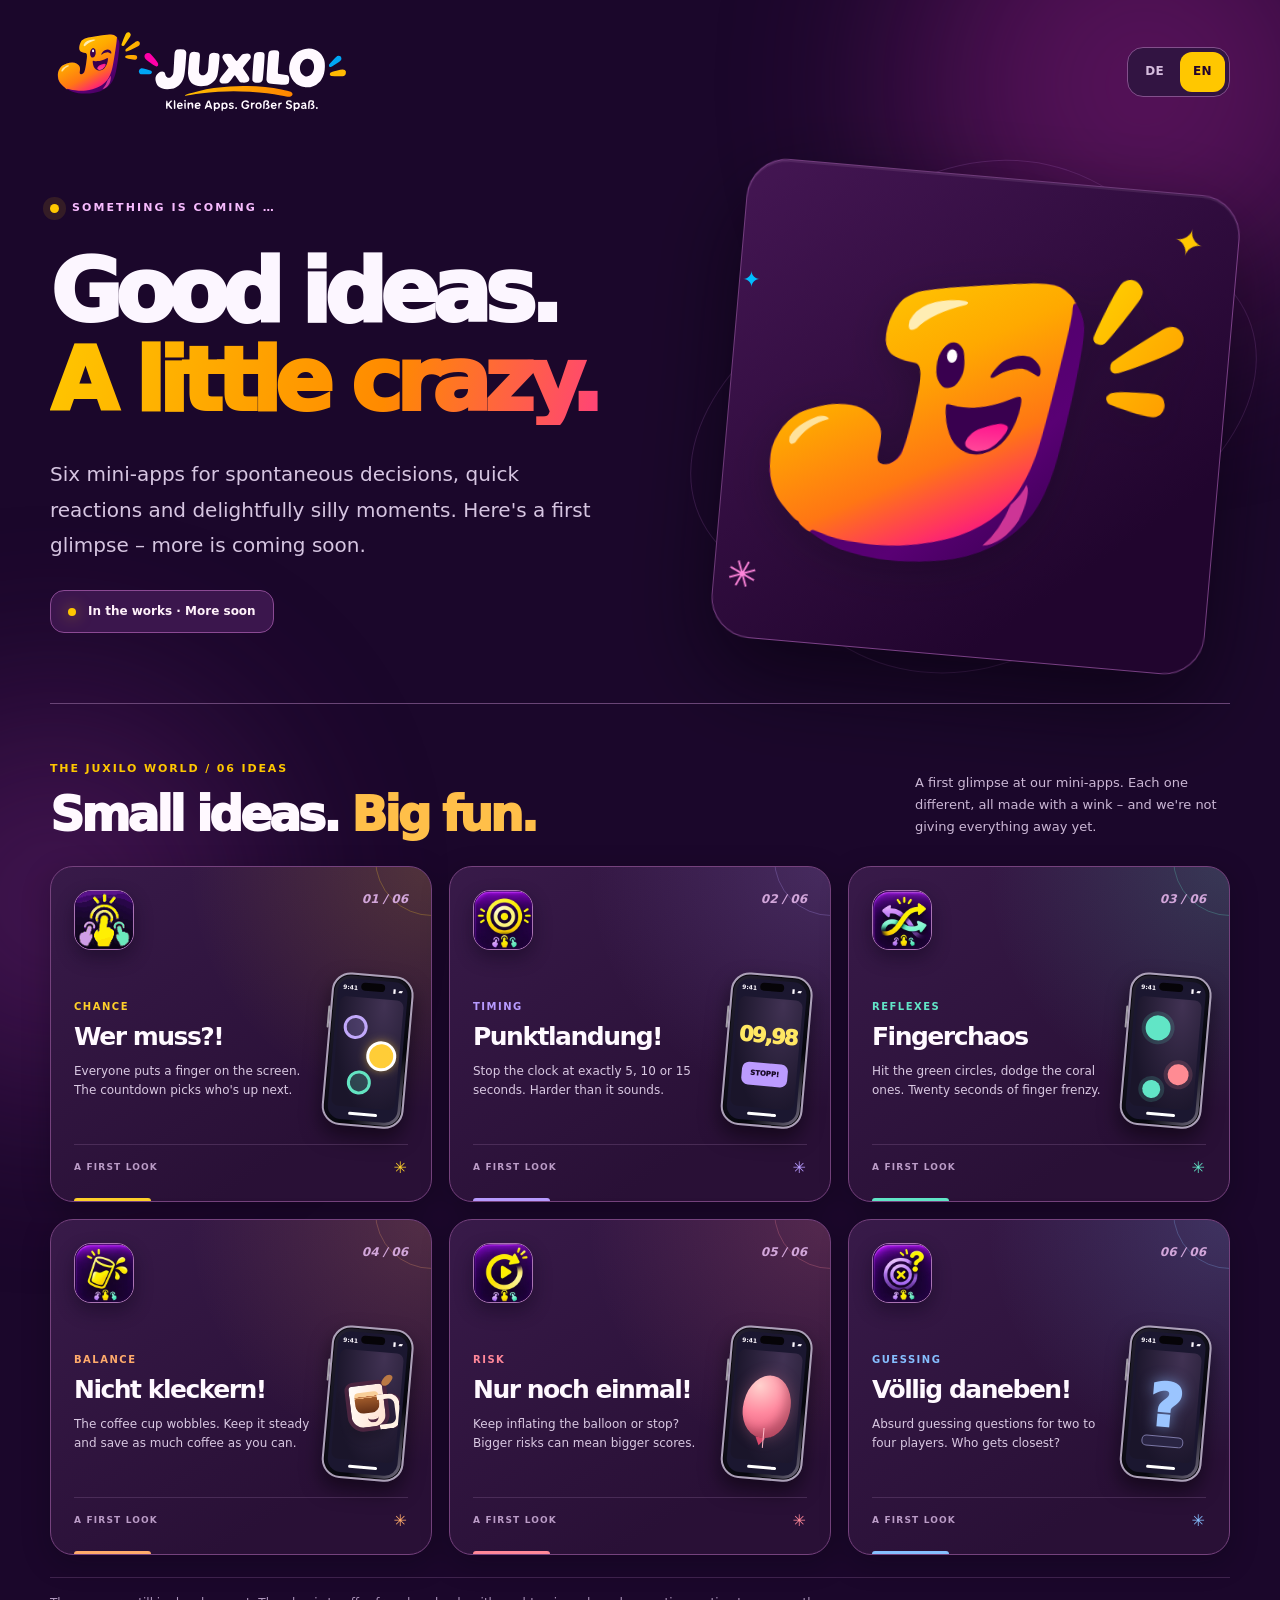
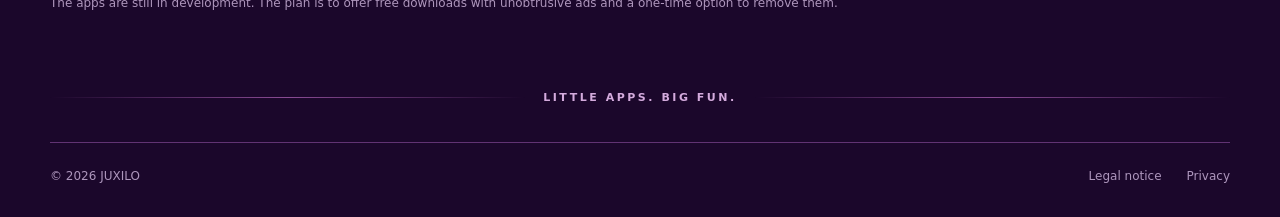
==== commit ebbd528e: "site(juxilo): kostenloses Release-Modell als Planung ankündigen" ====
--- a/site/index.html
+++ b/site/index.html
@@ -187,7 +187,7 @@
         <div class="teaser-card-bottom"><span data-de="EIN ERSTER EINBLICK" data-en="A FIRST LOOK">EIN ERSTER EINBLICK</span><span class="teaser-spark" aria-hidden="true">✳</span></div>
       </article>
       </div>
-      <p class="showcase-note" data-de="Noch wird getüftelt. Die Apps sind in Entwicklung – mehr verraten wir später." data-en="Still in the making. The apps are in development – more to be revealed later.">Noch wird getüftelt. Die Apps sind in Entwicklung – mehr verraten wir später.</p>
+      <p class="showcase-note" data-de="Noch sind die Apps in Entwicklung. Geplant ist ein kostenloser Download – mit dezenter Werbung und der Möglichkeit, diese einmalig zu entfernen." data-en="The apps are still in development. The plan is to offer free downloads with unobtrusive ads and a one-time option to remove them.">Noch sind die Apps in Entwicklung. Geplant ist ein kostenloser Download – mit dezenter Werbung und der Möglichkeit, diese einmalig zu entfernen.</p>
     </section>
     </main>
     <div class="tagline"><span class="tagline-line" aria-hidden="true"></span><span data-de="KLEINE APPS. GROSSER SPASS." data-en="LITTLE APPS. BIG FUN.">KLEINE APPS. GROSSER SPASS.</span><span class="tagline-line" aria-hidden="true"></span></div>
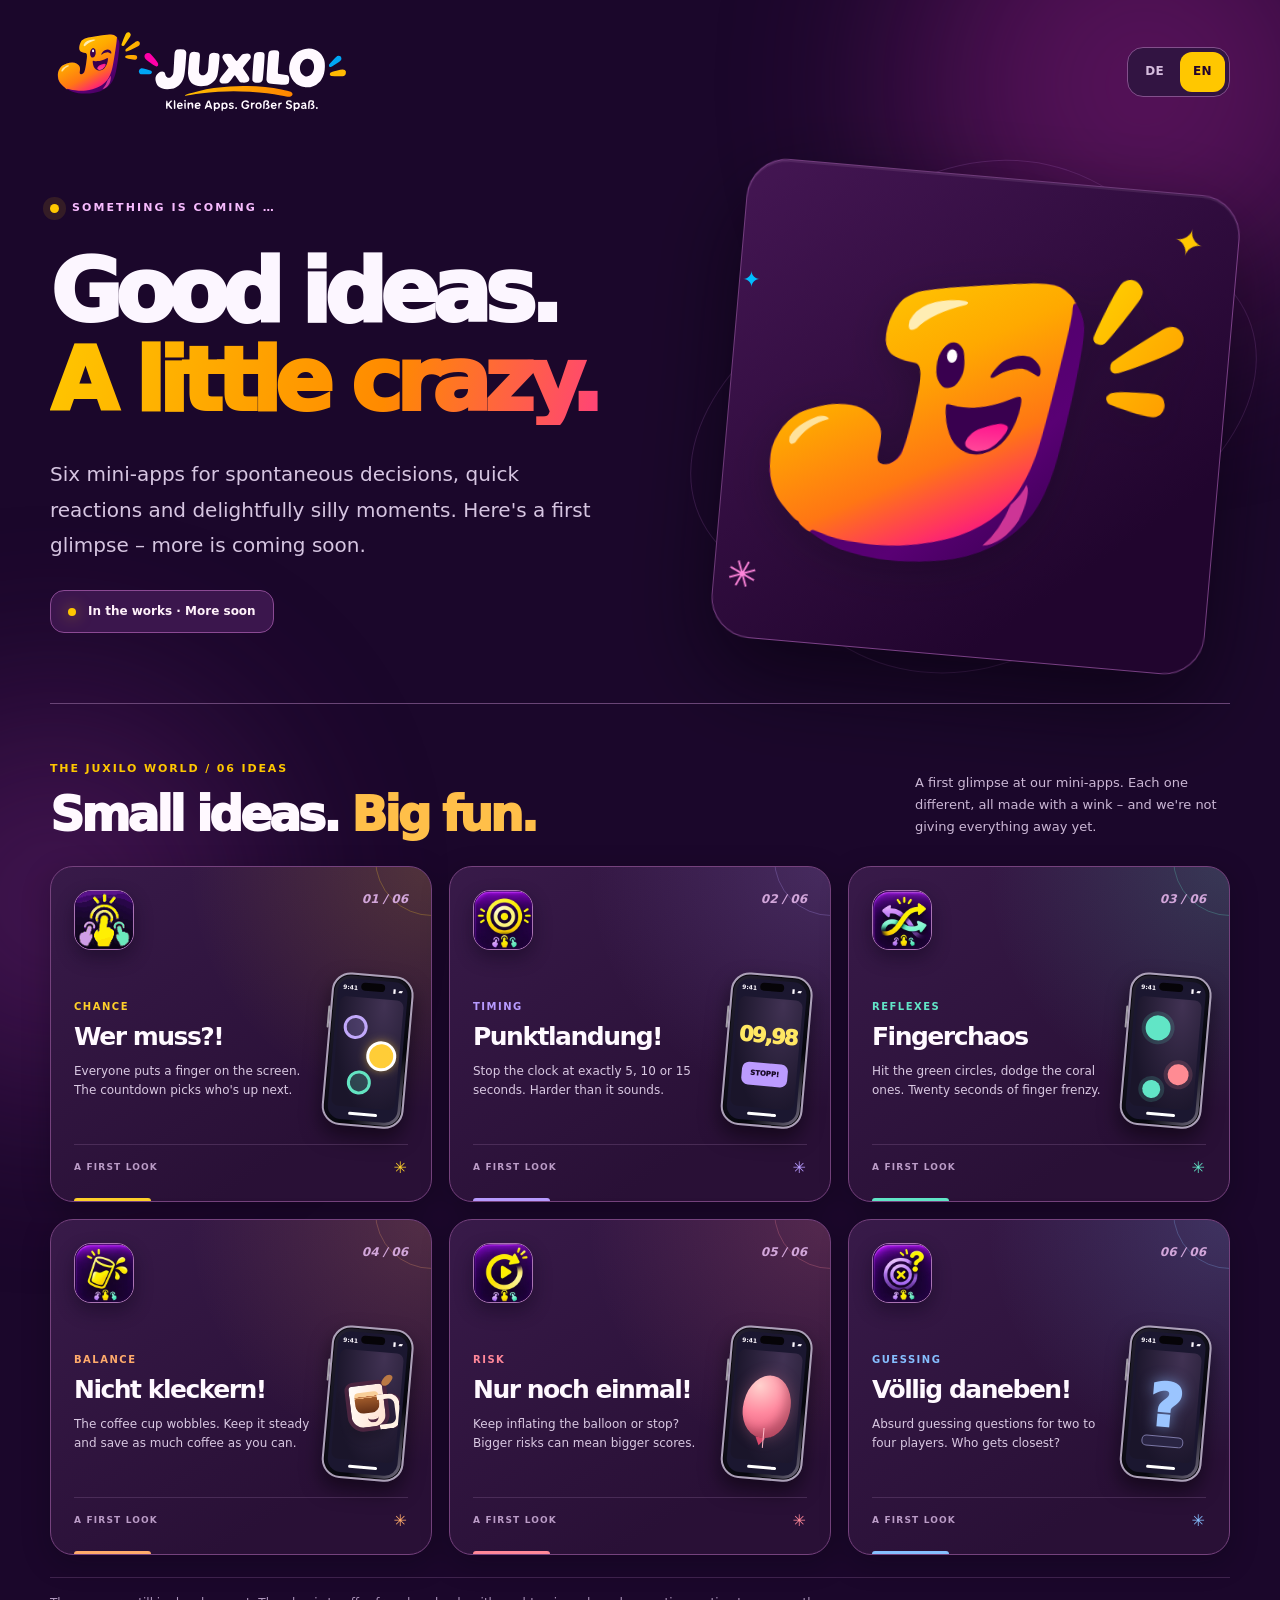
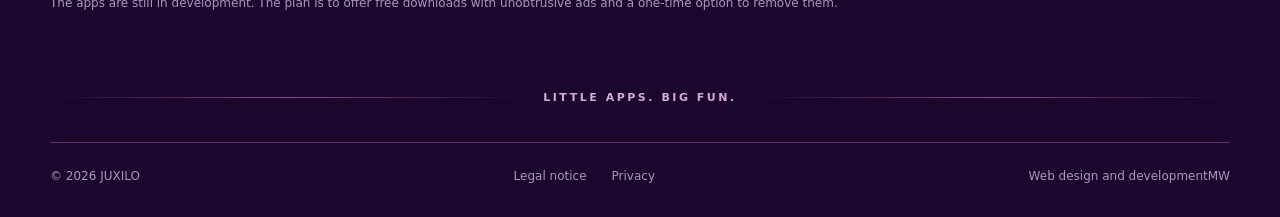
==== commit 223f1601: "feat(juxilo.de): add linked MW web design credit in footer" ====
--- a/site/index.html
+++ b/site/index.html
@@ -197,6 +197,7 @@
         <a href="./impressum.html" data-de="Impressum" data-en="Legal notice">Impressum</a>
         <a href="./datenschutz.html" data-de="Datenschutz" data-en="Privacy">Datenschutz</a>
       </nav>
+      <a class="mw-credit" href="https://wiedeck.de/" target="_blank" rel="noopener noreferrer" aria-label="Webdesign und Entwicklung MW – wiedeck.de"><span class="mw-credit-label" data-de="Webdesign und Entwicklung" data-en="Web design and development">Webdesign und Entwicklung</span><span class="mw-credit-mark" aria-hidden="true">MW</span></a>
     </footer>
   </div>
 </body>
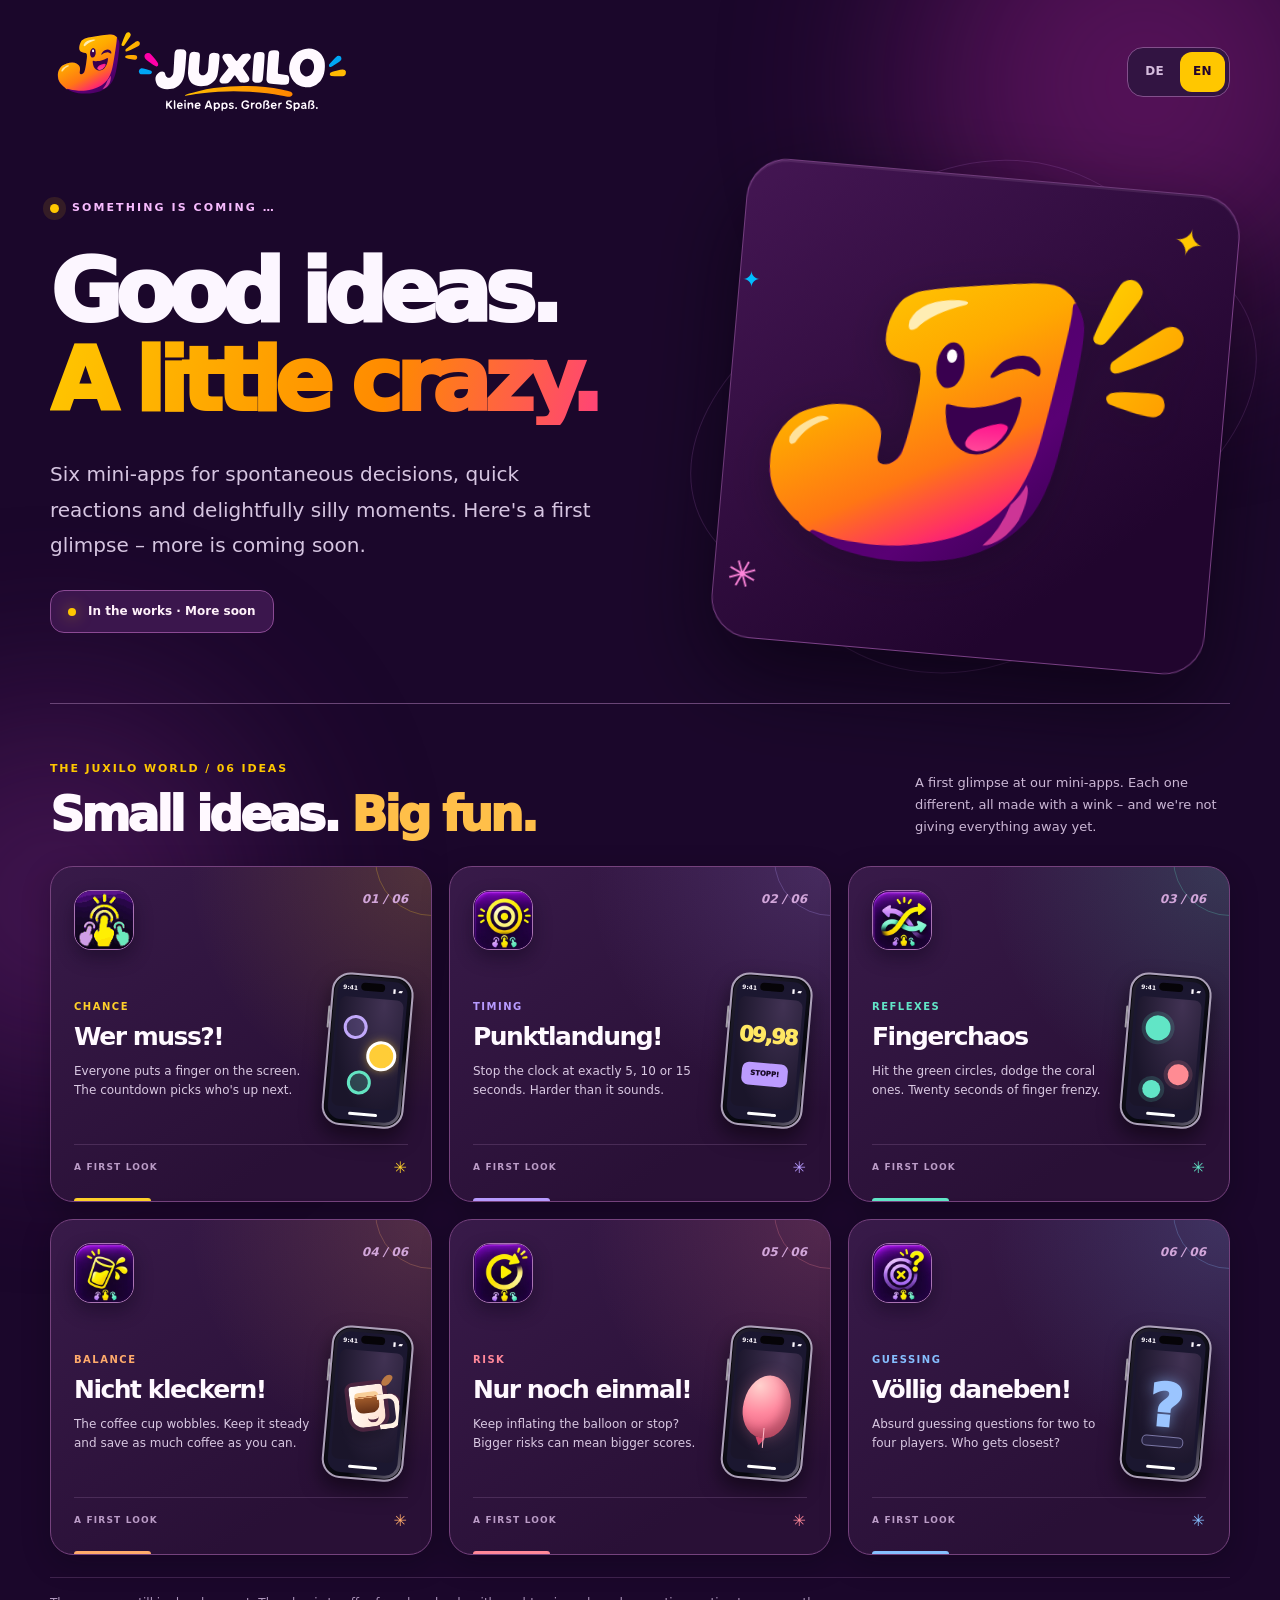
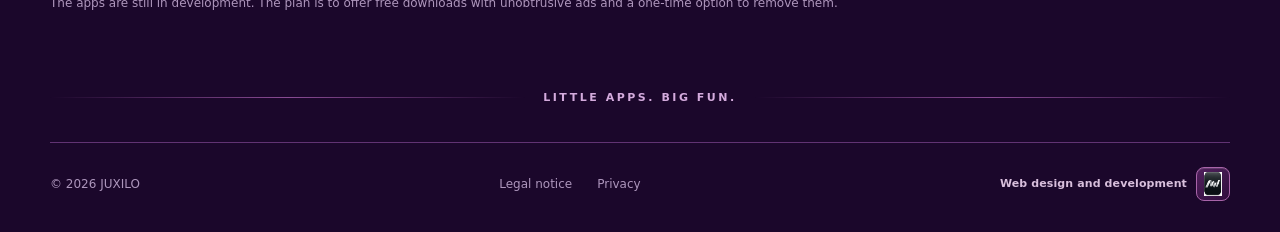
==== commit f1ffa16d: "fix(footer): use authentic MW monogram icon instead of generated text badge" ====
--- a/site/index.html
+++ b/site/index.html
@@ -197,7 +197,7 @@
         <a href="./impressum.html" data-de="Impressum" data-en="Legal notice">Impressum</a>
         <a href="./datenschutz.html" data-de="Datenschutz" data-en="Privacy">Datenschutz</a>
       </nav>
-      <a class="mw-credit" href="https://wiedeck.de/" target="_blank" rel="noopener noreferrer" aria-label="Webdesign und Entwicklung MW – wiedeck.de"><span class="mw-credit-label" data-de="Webdesign und Entwicklung" data-en="Web design and development">Webdesign und Entwicklung</span><span class="mw-credit-mark" aria-hidden="true">MW</span></a>
+      <a class="mw-credit" href="https://wiedeck.de/" target="_blank" rel="noopener noreferrer" aria-label="Webdesign und Entwicklung MW – wiedeck.de"><span class="mw-credit-label" data-de="Webdesign und Entwicklung" data-en="Web design and development">Webdesign und Entwicklung</span><img class="mw-credit-mark" src="./assets/mw-logo-original.png" alt="" width="34" height="34" loading="lazy" decoding="async"></a>
     </footer>
   </div>
 </body>
--- a/site/assets/site.css
+++ b/site/assets/site.css
@@ -119,3 +119,21 @@
   }
   .hero-art .art-card { transform:rotate(5deg); }
 }
+
+/* MW author footer credit */
+.site-footer .mw-credit{
+  display:inline-flex;align-items:center;justify-content:center;gap:9px;
+  white-space:nowrap;text-decoration:none;color:#d8bfdc;
+  font-size:11px;font-weight:650;letter-spacing:.01em;
+  transition:color .18s ease;
+}
+.site-footer .mw-credit:hover{color:#fff;}
+.site-footer .mw-credit-mark{
+  display:inline-grid;place-items:center;padding:4px 7px;
+  border:1px solid #a864a9;border-radius:8px;
+  background:linear-gradient(140deg,#51205d,#300e3d);
+  box-shadow:inset 0 1px 0 #fff2;
+  color:#ffc700;font-size:13px;font-weight:950;line-height:1.2;letter-spacing:-.075em;
+}
+@media(max-width:700px){.site-footer{flex-wrap:wrap;justify-content:center;}}
+@media(prefers-reduced-motion:reduce){.site-footer .mw-credit{transition:none;}}
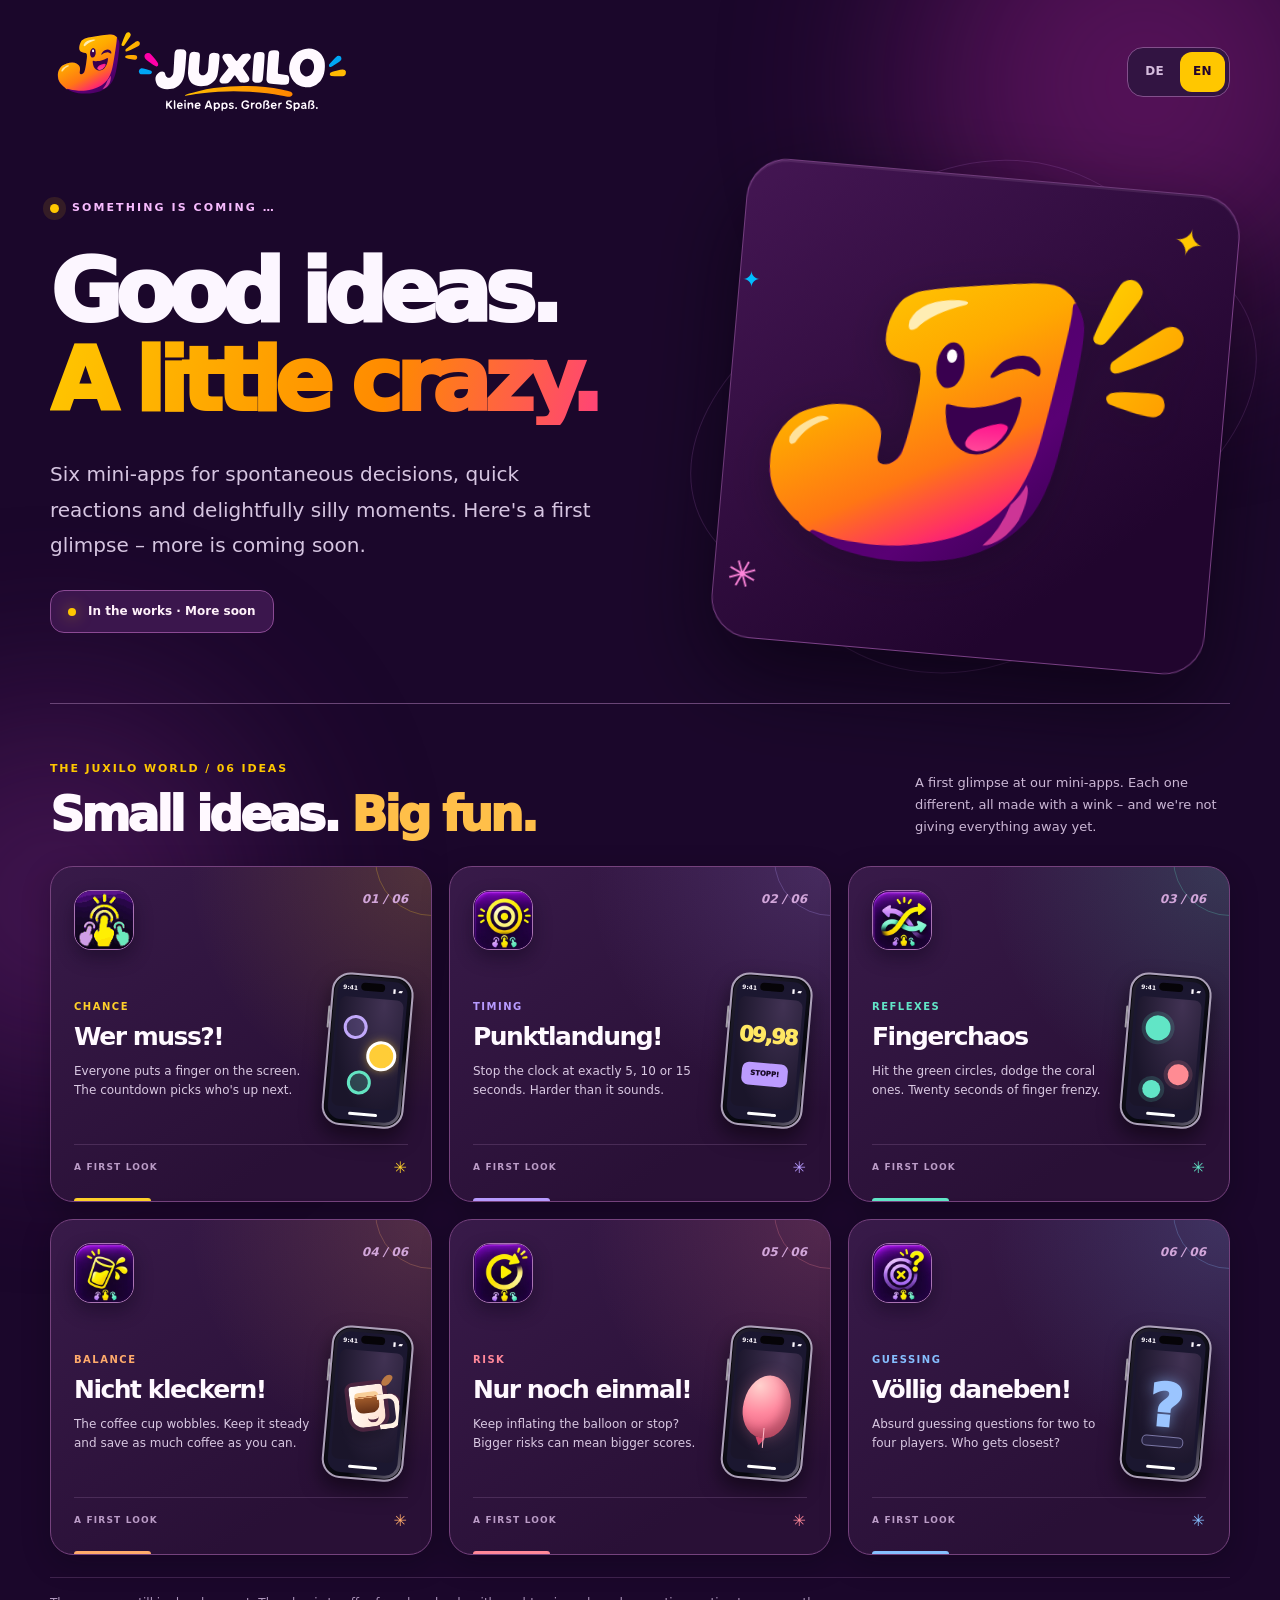
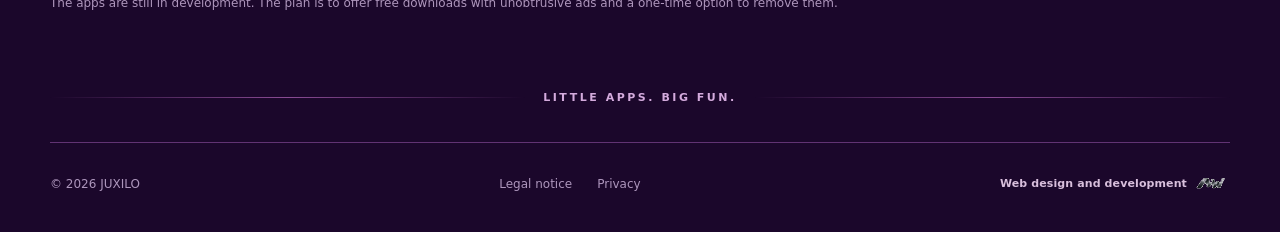
==== commit 8e82879b: "fix(footer): show only freigestellte original MW wave without black or white icon tile" ====
--- a/site/index.html
+++ b/site/index.html
@@ -197,7 +197,7 @@
         <a href="./impressum.html" data-de="Impressum" data-en="Legal notice">Impressum</a>
         <a href="./datenschutz.html" data-de="Datenschutz" data-en="Privacy">Datenschutz</a>
       </nav>
-      <a class="mw-credit" href="https://wiedeck.de/" target="_blank" rel="noopener noreferrer" aria-label="Webdesign und Entwicklung MW – wiedeck.de"><span class="mw-credit-label" data-de="Webdesign und Entwicklung" data-en="Web design and development">Webdesign und Entwicklung</span><img class="mw-credit-mark" src="./assets/mw-logo-original.png" alt="" width="34" height="34" loading="lazy" decoding="async"></a>
+      <a class="mw-credit" href="https://wiedeck.de/" target="_blank" rel="noopener noreferrer" aria-label="Webdesign und Entwicklung MW – wiedeck.de"><span class="mw-credit-label" data-de="Webdesign und Entwicklung" data-en="Web design and development">Webdesign und Entwicklung</span><img class="mw-credit-mark" src="./assets/mw-wave.svg" alt="" width="69" height="29" loading="lazy" decoding="async"></a>
     </footer>
   </div>
 </body>
--- a/site/assets/site.css
+++ b/site/assets/site.css
@@ -137,3 +137,6 @@
 }
 @media(max-width:700px){.site-footer{flex-wrap:wrap;justify-content:center;}}
 @media(prefers-reduced-motion:reduce){.site-footer .mw-credit{transition:none;}}
+
+/* Authentic MW icon: preserve the original image, not a synthetic text badge. */
+.site-footer img.mw-credit-mark{display:block;width:34px;height:34px;flex:none;object-fit:contain;border:0;border-radius:8px;padding:0;background:transparent;box-shadow:none;}
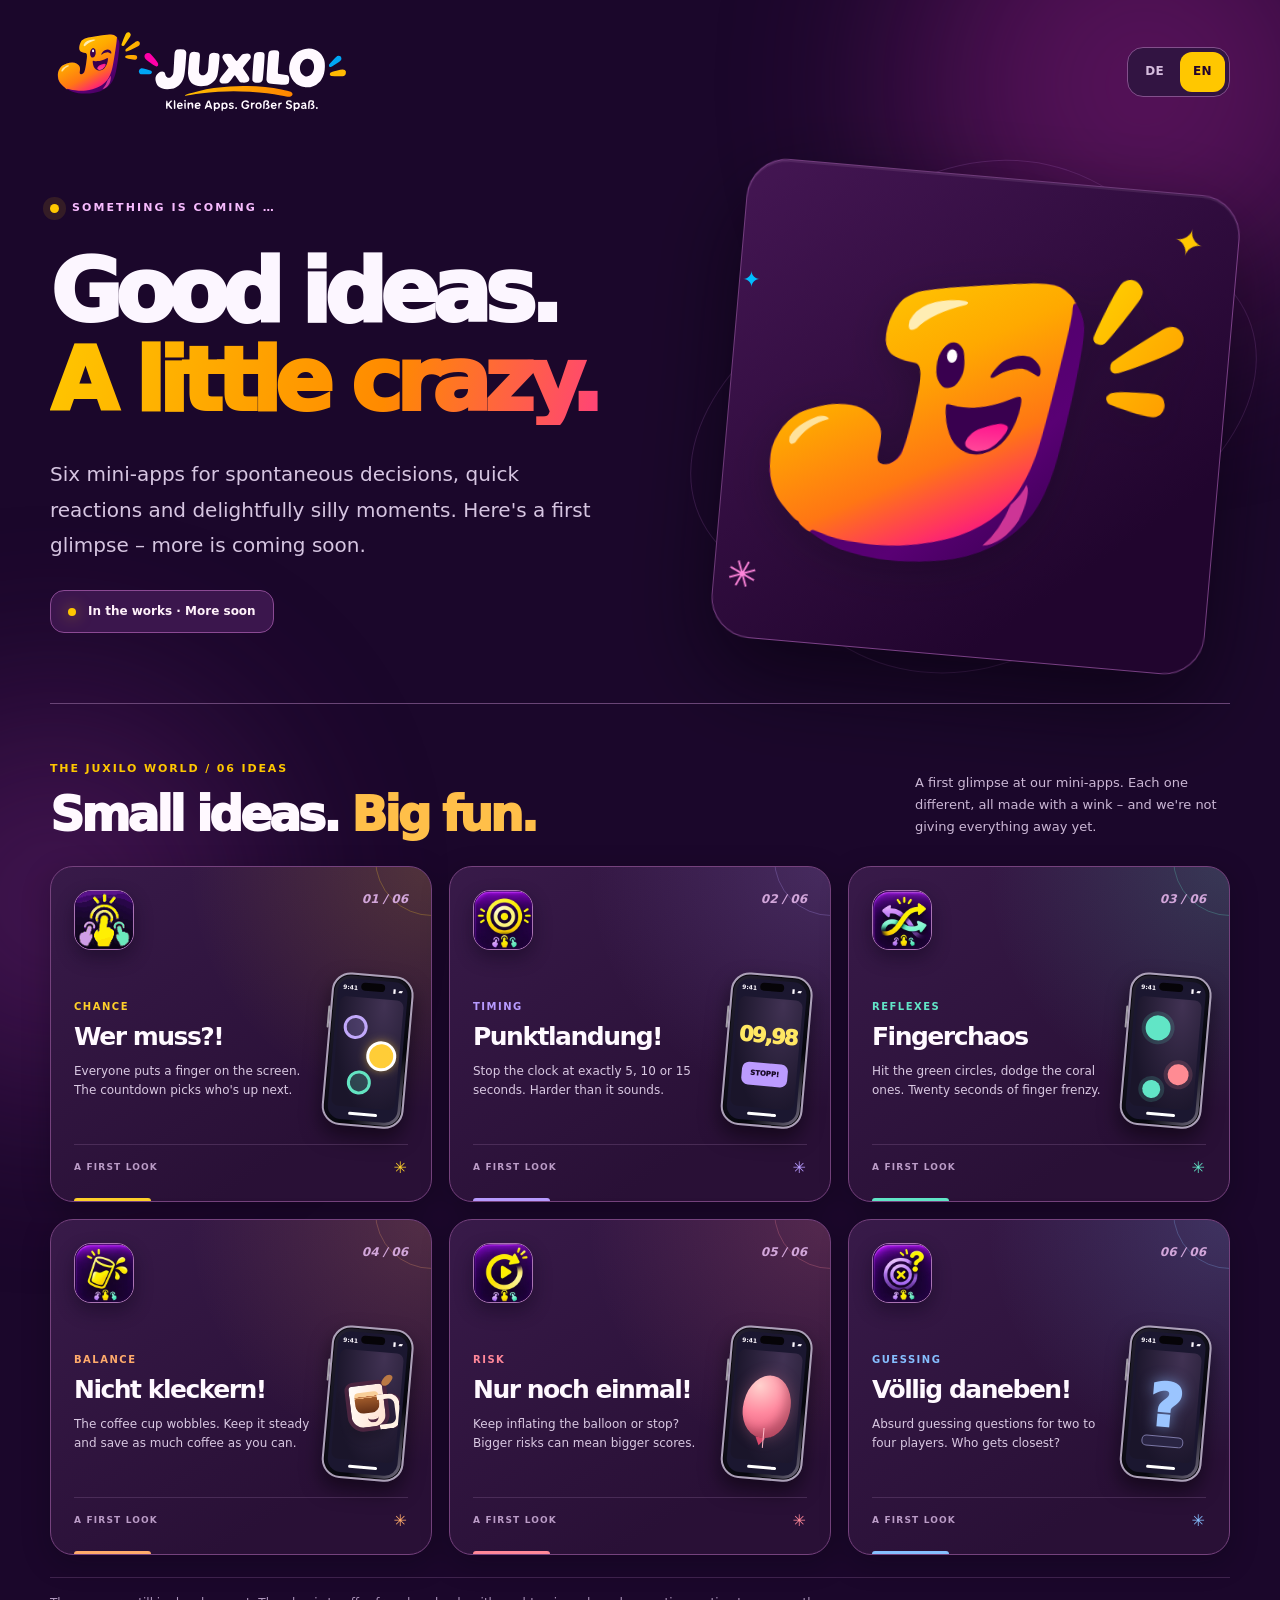
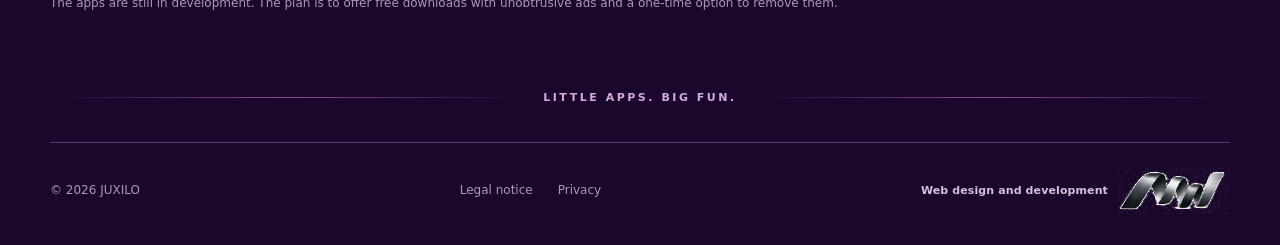
==== commit 7ffeb13c: "fix(footer): render original MW monogram at legible 112 px on JUXILO" ====
--- a/site/index.html
+++ b/site/index.html
@@ -197,7 +197,7 @@
         <a href="./impressum.html" data-de="Impressum" data-en="Legal notice">Impressum</a>
         <a href="./datenschutz.html" data-de="Datenschutz" data-en="Privacy">Datenschutz</a>
       </nav>
-      <a class="mw-credit" href="https://wiedeck.de/" target="_blank" rel="noopener noreferrer" aria-label="Webdesign und Entwicklung MW – wiedeck.de"><span class="mw-credit-label" data-de="Webdesign und Entwicklung" data-en="Web design and development">Webdesign und Entwicklung</span><img class="mw-credit-mark" src="./assets/mw-wave.svg" alt="" width="69" height="29" loading="lazy" decoding="async"></a>
+      <a class="mw-credit" href="https://wiedeck.de/" target="_blank" rel="noopener noreferrer" aria-label="Webdesign und Entwicklung MW – wiedeck.de"><span class="mw-credit-label" data-de="Webdesign und Entwicklung" data-en="Web design and development">Webdesign und Entwicklung</span><img class="mw-credit-mark" src="./assets/mw-wave.svg" alt="" width="112" height="46" loading="lazy" decoding="async"></a>
     </footer>
   </div>
 </body>
--- a/site/assets/site.css
+++ b/site/assets/site.css
@@ -120,23 +120,24 @@
   .hero-art .art-card { transform:rotate(5deg); }
 }
 
-/* MW author footer credit */
+/* MW original wave credit — generous size, no badge, border or background. */
 .site-footer .mw-credit{
-  display:inline-flex;align-items:center;justify-content:center;gap:9px;
-  white-space:nowrap;text-decoration:none;color:#d8bfdc;
+  display:inline-flex;align-items:center;justify-content:center;gap:10px;
+  min-height:47px;white-space:nowrap;text-decoration:none;color:#d8bfdc;
   font-size:11px;font-weight:650;letter-spacing:.01em;
   transition:color .18s ease;
 }
 .site-footer .mw-credit:hover{color:#fff;}
-.site-footer .mw-credit-mark{
-  display:inline-grid;place-items:center;padding:4px 7px;
-  border:1px solid #a864a9;border-radius:8px;
-  background:linear-gradient(140deg,#51205d,#300e3d);
-  box-shadow:inset 0 1px 0 #fff2;
-  color:#ffc700;font-size:13px;font-weight:950;line-height:1.2;letter-spacing:-.075em;
+.site-footer .mw-credit img.mw-credit-mark{
+  display:block;flex:none;width:112px;height:46px;
+  object-fit:contain;border:0;border-radius:0;padding:0;
+  background:none;box-shadow:none;filter:none;opacity:1;
 }
-@media(max-width:700px){.site-footer{flex-wrap:wrap;justify-content:center;}}
+@media(max-width:700px){
+  .site-footer{flex-wrap:wrap;justify-content:center;}
+  .site-footer .mw-credit{width:100%;gap:8px;}
+}
+@media(max-width:390px){
+  .site-footer .mw-credit img.mw-credit-mark{width:100px;height:41px;}
+}
 @media(prefers-reduced-motion:reduce){.site-footer .mw-credit{transition:none;}}
-
-/* Authentic MW icon: preserve the original image, not a synthetic text badge. */
-.site-footer img.mw-credit-mark{display:block;width:34px;height:34px;flex:none;object-fit:contain;border:0;border-radius:8px;padding:0;background:transparent;box-shadow:none;}
